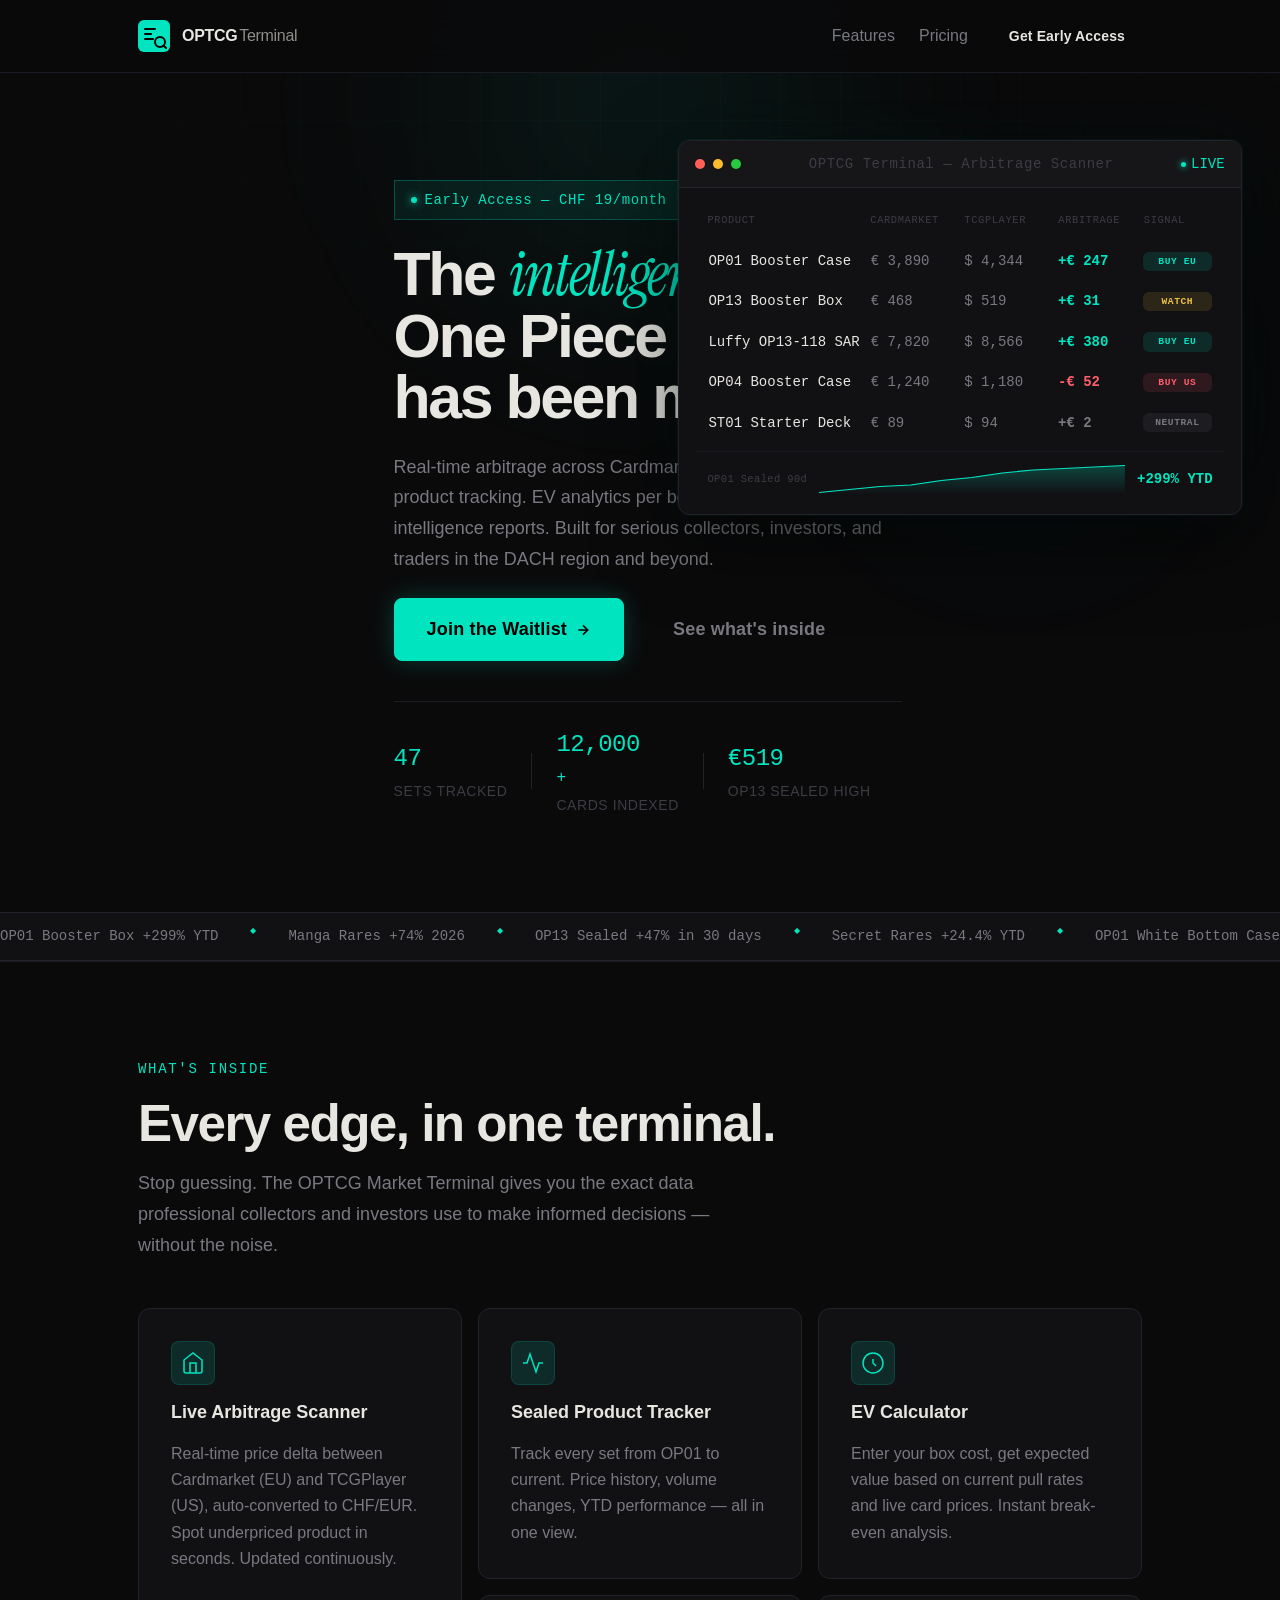
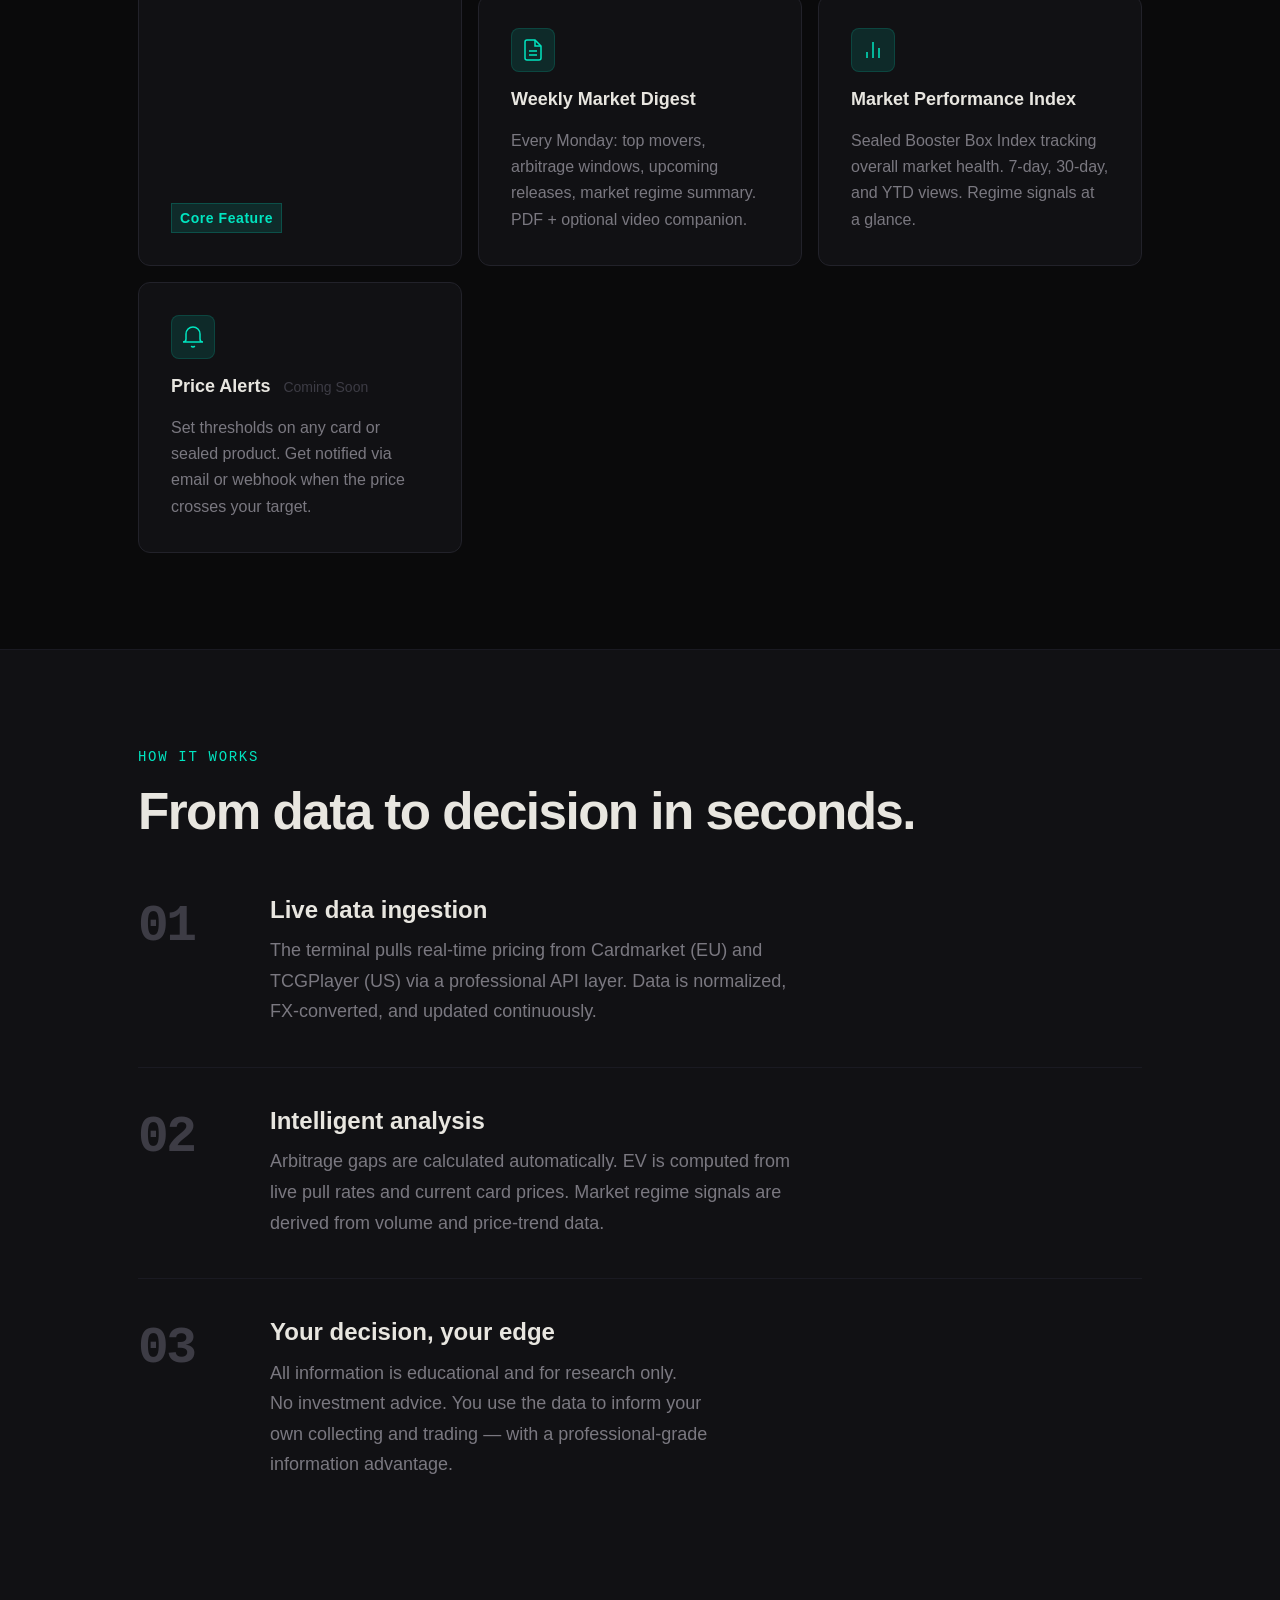
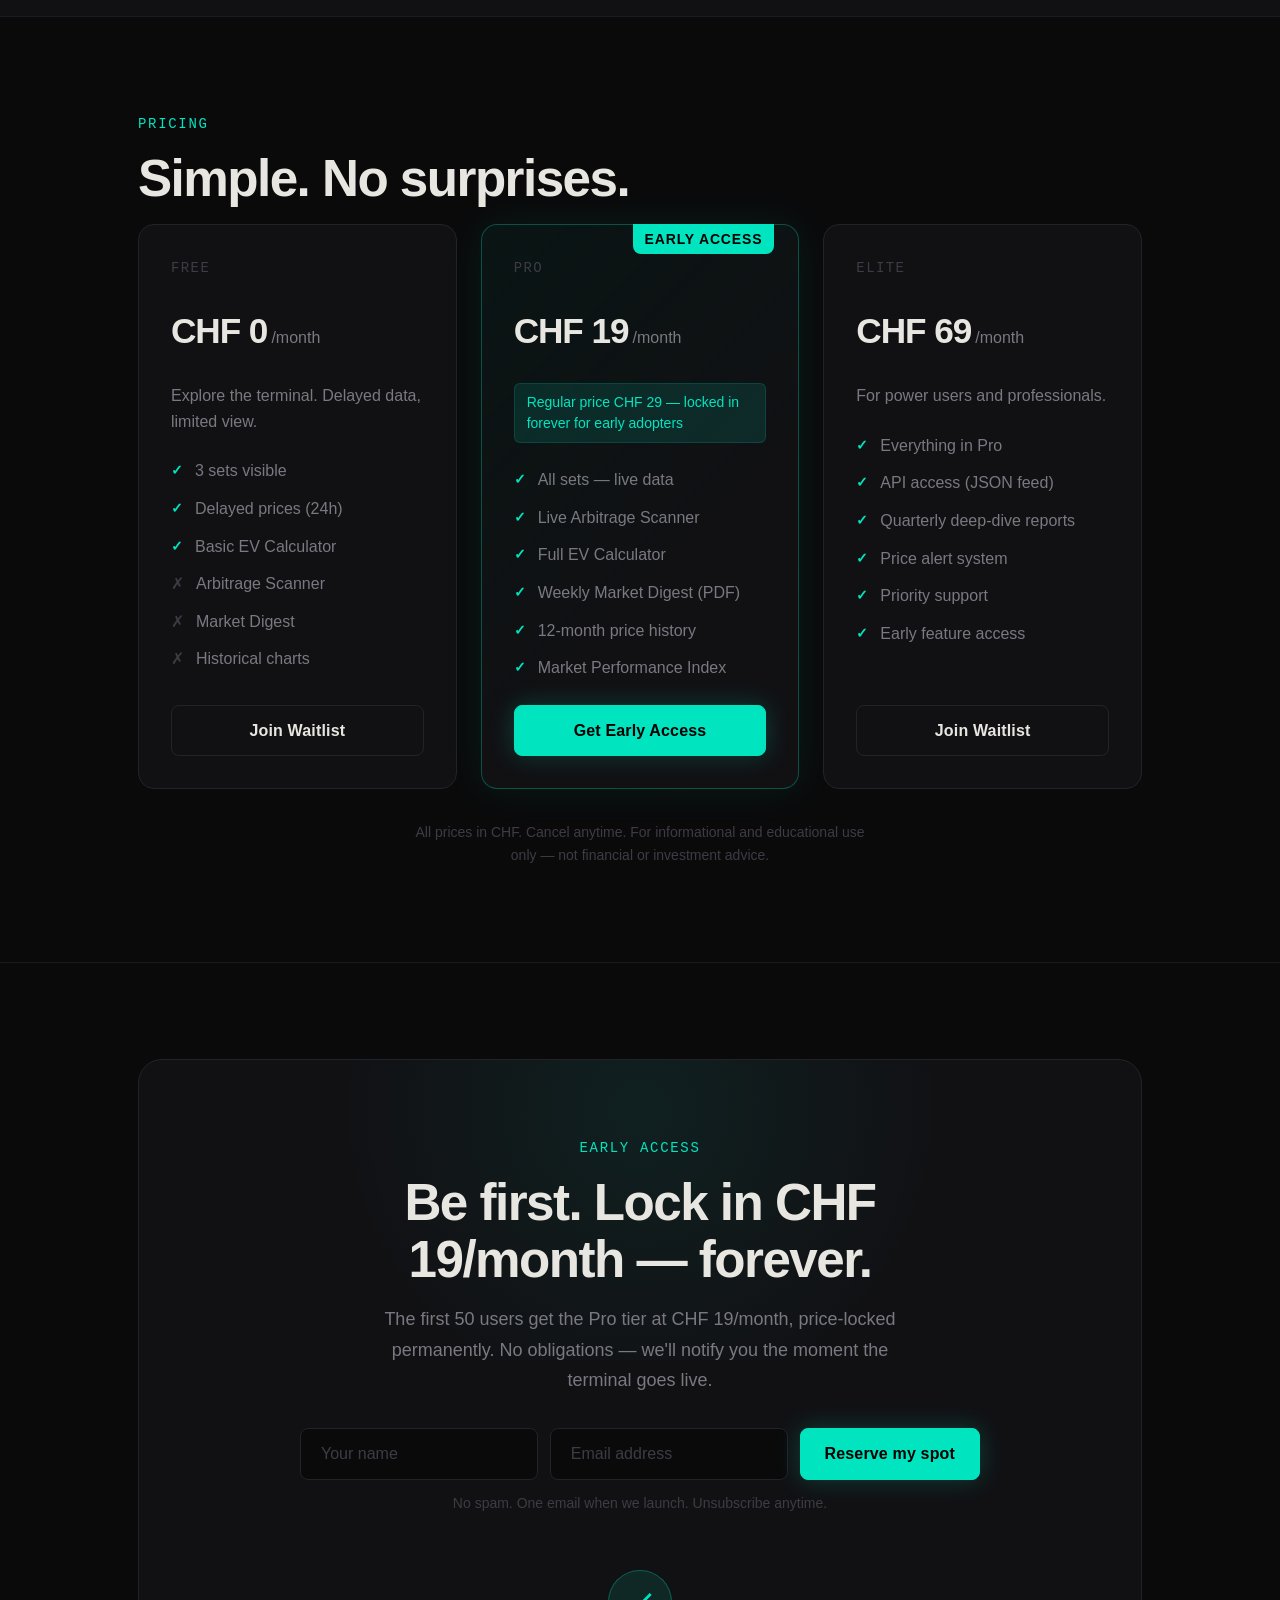
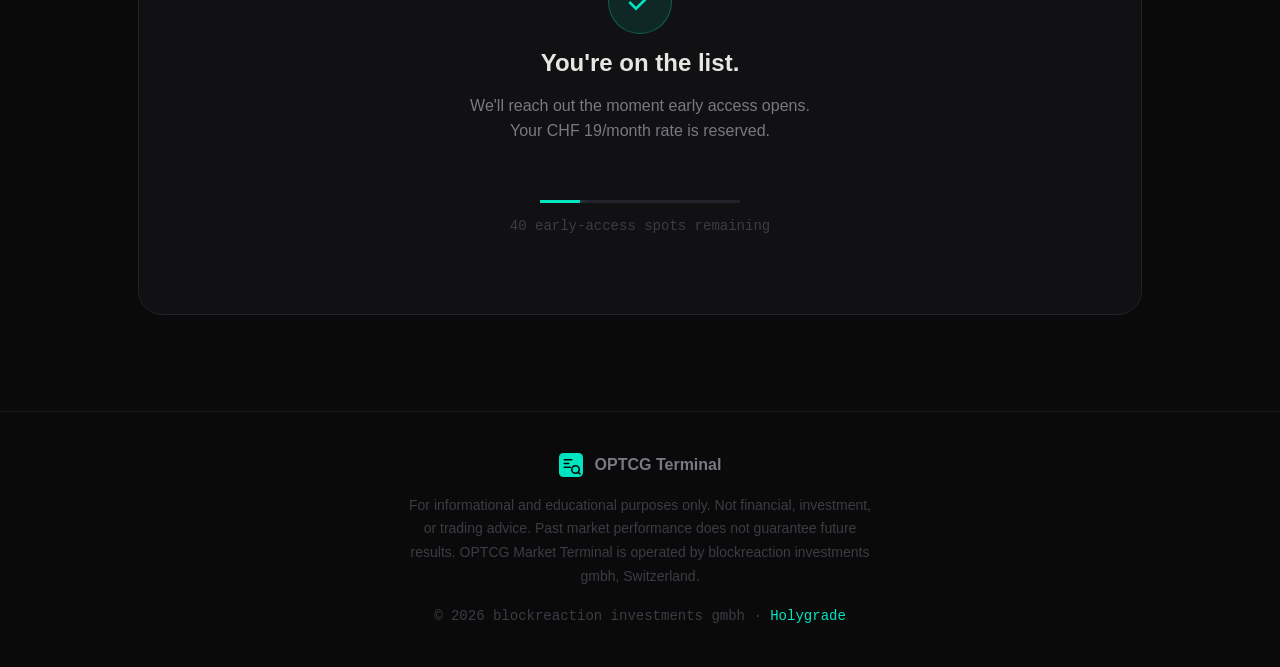
==== index.html @ 4fcb610b "Initial launch: OPTCG Market Terminal landing page" ====
<!DOCTYPE html>
<html lang="en" data-theme="dark">
<head>
  <meta charset="UTF-8" />
  <meta name="viewport" content="width=device-width, initial-scale=1.0" />
  <title>OPTCG Market Terminal — Professional One Piece TCG Market Intelligence</title>
  <meta name="description" content="The first professional-grade market terminal for One Piece TCG. Live arbitrage, sealed product tracking, EV calculator and weekly intelligence reports. Early access — CHF 19/month." />
  <meta property="og:title" content="OPTCG Market Terminal" />
  <meta property="og:description" content="Bloomberg-grade market data for One Piece TCG. Live arbitrage, sealed tracking, EV analytics." />
  <meta property="og:type" content="website" />

  <!-- Fonts -->
  <link href="https://api.fontshare.com/v2/css?f[]=cabinet-grotesk@400,500,700,800,900&f[]=jet-brains-mono@400,500&display=swap" rel="stylesheet" />
  <link rel="preconnect" href="https://fonts.googleapis.com" />
  <link rel="preconnect" href="https://fonts.gstatic.com" crossorigin />
  <link href="https://fonts.googleapis.com/css2?family=Instrument+Serif:ital@0;1&display=swap" rel="stylesheet" />

  <link rel="stylesheet" href="style.css" />
</head>
<body>

  <!-- NAV -->
  <nav class="nav" id="nav">
    <div class="nav-inner">
      <a href="#" class="nav-logo" aria-label="OPTCG Market Terminal">
        <svg width="32" height="32" viewBox="0 0 32 32" fill="none" aria-hidden="true">
          <rect width="32" height="32" rx="6" fill="var(--color-accent)"/>
          <rect x="6" y="8" width="12" height="2" rx="1" fill="#000"/>
          <rect x="6" y="13" width="8" height="2" rx="1" fill="#000"/>
          <rect x="6" y="18" width="10" height="2" rx="1" fill="#000"/>
          <circle cx="22" cy="22" r="5" stroke="#000" stroke-width="2" fill="none"/>
          <line x1="25.5" y1="25.5" x2="28" y2="28" stroke="#000" stroke-width="2" stroke-linecap="round"/>
        </svg>
        <span class="nav-wordmark">OPTCG<span class="nav-wordmark-thin">Terminal</span></span>
      </a>
      <div class="nav-links">
        <a href="#features">Features</a>
        <a href="#pricing">Pricing</a>
        <a href="#waitlist" class="btn btn-sm">Get Early Access</a>
      </div>
    </div>
  </nav>

  <!-- HERO -->
  <section class="hero" id="hero">
    <div class="hero-bg">
      <div class="hero-grid"></div>
      <div class="hero-glow hero-glow-1"></div>
      <div class="hero-glow hero-glow-2"></div>
    </div>

    <div class="container hero-content">
      <div class="hero-badge fade-in">
        <span class="badge-dot"></span>
        Early Access — CHF 19/month
      </div>

      <h1 class="hero-headline fade-in fade-in-delay-1">
        The <em>intelligence layer</em><br/>One Piece TCG<br/>has been missing.
      </h1>

      <p class="hero-sub fade-in fade-in-delay-2">
        Real-time arbitrage across Cardmarket &amp; TCGPlayer. Sealed product tracking. EV analytics per box. Weekly market intelligence reports. Built for serious collectors, investors, and traders in the DACH region and beyond.
      </p>

      <div class="hero-cta fade-in fade-in-delay-3">
        <a href="#waitlist" class="btn btn-primary btn-lg">
          Join the Waitlist
          <svg width="16" height="16" viewBox="0 0 24 24" fill="none" stroke="currentColor" stroke-width="2.5"><path d="M5 12h14M12 5l7 7-7 7"/></svg>
        </a>
        <a href="#features" class="btn btn-ghost btn-lg">See what's inside</a>
      </div>

      <div class="hero-stats fade-in fade-in-delay-3">
        <div class="stat">
          <span class="stat-num" data-count="47">0</span>
          <span class="stat-label">Sets tracked</span>
        </div>
        <div class="stat-divider"></div>
        <div class="stat">
          <span class="stat-num" data-count="12000">0</span><span class="stat-suffix">+</span>
          <span class="stat-label">Cards indexed</span>
        </div>
        <div class="stat-divider"></div>
        <div class="stat">
          <span class="stat-num" data-prefix="€" data-count="519">0</span>
          <span class="stat-label">OP13 sealed high</span>
        </div>
      </div>
    </div>

    <!-- Terminal UI mockup -->
    <div class="terminal-mockup-wrap fade-in fade-in-delay-2">
      <div class="terminal-mockup">
        <div class="terminal-bar">
          <div class="terminal-dots">
            <span class="dot dot-red"></span>
            <span class="dot dot-yellow"></span>
            <span class="dot dot-green"></span>
          </div>
          <div class="terminal-title">OPTCG Terminal — Arbitrage Scanner</div>
          <div class="terminal-live"><span class="live-dot"></span> LIVE</div>
        </div>
        <div class="terminal-body">
          <!-- Header row -->
          <div class="t-row t-header">
            <span>Product</span>
            <span>Cardmarket</span>
            <span>TCGPlayer</span>
            <span>Arbitrage</span>
            <span>Signal</span>
          </div>
          <!-- Data rows -->
          <div class="t-row t-data t-animate" style="--delay:0.1s">
            <span class="t-name">OP01 Booster Case</span>
            <span class="t-price">€ 3,890</span>
            <span class="t-price">$ 4,344</span>
            <span class="t-arb t-arb-pos">+€ 247</span>
            <span class="t-signal t-buy">BUY EU</span>
          </div>
          <div class="t-row t-data t-animate" style="--delay:0.2s">
            <span class="t-name">OP13 Booster Box</span>
            <span class="t-price">€ 468</span>
            <span class="t-price">$ 519</span>
            <span class="t-arb t-arb-pos">+€ 31</span>
            <span class="t-signal t-watch">WATCH</span>
          </div>
          <div class="t-row t-data t-animate" style="--delay:0.3s">
            <span class="t-name">Luffy OP13-118 SAR</span>
            <span class="t-price">€ 7,820</span>
            <span class="t-price">$ 8,566</span>
            <span class="t-arb t-arb-pos">+€ 380</span>
            <span class="t-signal t-buy">BUY EU</span>
          </div>
          <div class="t-row t-data t-animate" style="--delay:0.4s">
            <span class="t-name">OP04 Booster Case</span>
            <span class="t-price">€ 1,240</span>
            <span class="t-price">$ 1,180</span>
            <span class="t-arb t-arb-neg">-€ 52</span>
            <span class="t-signal t-sell">BUY US</span>
          </div>
          <div class="t-row t-data t-animate" style="--delay:0.5s">
            <span class="t-name">ST01 Starter Deck</span>
            <span class="t-price">€ 89</span>
            <span class="t-price">$ 94</span>
            <span class="t-arb t-arb-neutral">+€ 2</span>
            <span class="t-signal t-neutral">NEUTRAL</span>
          </div>
          <!-- Miniature chart row -->
          <div class="t-chart-row">
            <span class="t-chart-label">OP01 Sealed 90d</span>
            <svg class="t-sparkline" viewBox="0 0 200 40" preserveAspectRatio="none">
              <polyline points="0,38 20,34 40,30 60,28 80,22 100,18 120,12 140,8 160,6 180,4 200,2" fill="none" stroke="var(--color-accent)" stroke-width="1.5" stroke-linecap="round" stroke-linejoin="round"/>
              <polygon points="0,38 20,34 40,30 60,28 80,22 100,18 120,12 140,8 160,6 180,4 200,2 200,40 0,40" fill="url(#sparkGrad)" opacity="0.25"/>
              <defs>
                <linearGradient id="sparkGrad" x1="0" x2="0" y1="0" y2="1">
                  <stop offset="0%" stop-color="var(--color-accent)" stop-opacity="1"/>
                  <stop offset="100%" stop-color="var(--color-accent)" stop-opacity="0"/>
                </linearGradient>
              </defs>
            </svg>
            <span class="t-chart-val t-arb-pos">+299% YTD</span>
          </div>
        </div>
      </div>
    </div>
  </section>

  <!-- SOCIAL PROOF TICKER -->
  <div class="ticker-wrap">
    <div class="ticker">
      <span>OP01 Booster Box +299% YTD</span>
      <span class="ticker-dot">◆</span>
      <span>Manga Rares +74% 2026</span>
      <span class="ticker-dot">◆</span>
      <span>OP13 Sealed +47% in 30 days</span>
      <span class="ticker-dot">◆</span>
      <span>Secret Rares +24.4% YTD</span>
      <span class="ticker-dot">◆</span>
      <span>OP01 White Bottom Case — $4,344</span>
      <span class="ticker-dot">◆</span>
      <span>OP13 Luffy SAR — $8,566</span>
      <span class="ticker-dot">◆</span>
      <span>OP01 Booster Box +299% YTD</span>
      <span class="ticker-dot">◆</span>
      <span>Manga Rares +74% 2026</span>
      <span class="ticker-dot">◆</span>
      <span>OP13 Sealed +47% in 30 days</span>
      <span class="ticker-dot">◆</span>
      <span>Secret Rares +24.4% YTD</span>
      <span class="ticker-dot">◆</span>
      <span>OP01 White Bottom Case — $4,344</span>
      <span class="ticker-dot">◆</span>
      <span>OP13 Luffy SAR — $8,566</span>
      <span class="ticker-dot">◆</span>
    </div>
  </div>

  <!-- FEATURES -->
  <section class="features" id="features">
    <div class="container">
      <div class="section-label fade-in">What's inside</div>
      <h2 class="section-title fade-in">Every edge, in one terminal.</h2>
      <p class="section-sub fade-in">Stop guessing. The OPTCG Market Terminal gives you the exact data professional collectors and investors use to make informed decisions — without the noise.</p>

      <div class="features-grid">

        <div class="feature-card feature-card-large fade-in">
          <div class="feature-icon">
            <svg width="24" height="24" viewBox="0 0 24 24" fill="none" stroke="currentColor" stroke-width="1.5"><path d="M3 9l9-7 9 7v11a2 2 0 0 1-2 2H5a2 2 0 0 1-2-2z"/><polyline points="9 22 9 12 15 12 15 22"/></svg>
          </div>
          <h3>Live Arbitrage Scanner</h3>
          <p>Real-time price delta between Cardmarket (EU) and TCGPlayer (US), auto-converted to CHF/EUR. Spot underpriced product in seconds. Updated continuously.</p>
          <div class="feature-tag">Core Feature</div>
        </div>

        <div class="feature-card fade-in" style="--delay:0.05s">
          <div class="feature-icon">
            <svg width="24" height="24" viewBox="0 0 24 24" fill="none" stroke="currentColor" stroke-width="1.5"><polyline points="22 12 18 12 15 21 9 3 6 12 2 12"/></svg>
          </div>
          <h3>Sealed Product Tracker</h3>
          <p>Track every set from OP01 to current. Price history, volume changes, YTD performance — all in one view.</p>
        </div>

        <div class="feature-card fade-in" style="--delay:0.1s">
          <div class="feature-icon">
            <svg width="24" height="24" viewBox="0 0 24 24" fill="none" stroke="currentColor" stroke-width="1.5"><circle cx="12" cy="12" r="10"/><path d="M12 8v4l3 3"/></svg>
          </div>
          <h3>EV Calculator</h3>
          <p>Enter your box cost, get expected value based on current pull rates and live card prices. Instant break-even analysis.</p>
        </div>

        <div class="feature-card fade-in" style="--delay:0.15s">
          <div class="feature-icon">
            <svg width="24" height="24" viewBox="0 0 24 24" fill="none" stroke="currentColor" stroke-width="1.5"><path d="M14 2H6a2 2 0 0 0-2 2v16a2 2 0 0 0 2 2h12a2 2 0 0 0 2-2V8z"/><polyline points="14 2 14 8 20 8"/><line x1="16" y1="13" x2="8" y2="13"/><line x1="16" y1="17" x2="8" y2="17"/></svg>
          </div>
          <h3>Weekly Market Digest</h3>
          <p>Every Monday: top movers, arbitrage windows, upcoming releases, market regime summary. PDF + optional video companion.</p>
        </div>

        <div class="feature-card fade-in" style="--delay:0.2s">
          <div class="feature-icon">
            <svg width="24" height="24" viewBox="0 0 24 24" fill="none" stroke="currentColor" stroke-width="1.5"><path d="M18 20V10M12 20V4M6 20v-6"/></svg>
          </div>
          <h3>Market Performance Index</h3>
          <p>Sealed Booster Box Index tracking overall market health. 7-day, 30-day, and YTD views. Regime signals at a glance.</p>
        </div>

        <div class="feature-card fade-in" style="--delay:0.25s">
          <div class="feature-icon">
            <svg width="24" height="24" viewBox="0 0 24 24" fill="none" stroke="currentColor" stroke-width="1.5"><path d="M22 17H2a3 3 0 0 0 3-3V9a7 7 0 0 1 14 0v5a3 3 0 0 0 3 3zm-8.27 4a2 2 0 0 1-3.46 0"/></svg>
          </div>
          <h3>Price Alerts <span class="coming-soon">Coming Soon</span></h3>
          <p>Set thresholds on any card or sealed product. Get notified via email or webhook when the price crosses your target.</p>
        </div>

      </div>
    </div>
  </section>

  <!-- HOW IT WORKS -->
  <section class="how" id="how">
    <div class="container">
      <div class="section-label fade-in">How it works</div>
      <h2 class="section-title fade-in">From data to decision in seconds.</h2>

      <div class="steps">
        <div class="step fade-in">
          <div class="step-num">01</div>
          <div class="step-content">
            <h3>Live data ingestion</h3>
            <p>The terminal pulls real-time pricing from Cardmarket (EU) and TCGPlayer (US) via a professional API layer. Data is normalized, FX-converted, and updated continuously.</p>
          </div>
        </div>
        <div class="step-connector"></div>
        <div class="step fade-in" style="--delay:0.1s">
          <div class="step-num">02</div>
          <div class="step-content">
            <h3>Intelligent analysis</h3>
            <p>Arbitrage gaps are calculated automatically. EV is computed from live pull rates and current card prices. Market regime signals are derived from volume and price-trend data.</p>
          </div>
        </div>
        <div class="step-connector"></div>
        <div class="step fade-in" style="--delay:0.2s">
          <div class="step-num">03</div>
          <div class="step-content">
            <h3>Your decision, your edge</h3>
            <p>All information is educational and for research only. No investment advice. You use the data to inform your own collecting and trading — with a professional-grade information advantage.</p>
          </div>
        </div>
      </div>
    </div>
  </section>

  <!-- PRICING -->
  <section class="pricing" id="pricing">
    <div class="container">
      <div class="section-label fade-in">Pricing</div>
      <h2 class="section-title fade-in">Simple. No surprises.</h2>

      <div class="pricing-grid">

        <div class="pricing-card fade-in">
          <div class="pricing-tier">Free</div>
          <div class="pricing-price">
            <span class="price-amount">CHF 0</span>
            <span class="price-period">/month</span>
          </div>
          <p class="pricing-desc">Explore the terminal. Delayed data, limited view.</p>
          <ul class="pricing-features">
            <li><span class="check">✓</span> 3 sets visible</li>
            <li><span class="check">✓</span> Delayed prices (24h)</li>
            <li><span class="check">✓</span> Basic EV Calculator</li>
            <li><span class="cross">✗</span> Arbitrage Scanner</li>
            <li><span class="cross">✗</span> Market Digest</li>
            <li><span class="cross">✗</span> Historical charts</li>
          </ul>
          <a href="#waitlist" class="btn btn-outline">Join Waitlist</a>
        </div>

        <div class="pricing-card pricing-card-pro fade-in" style="--delay:0.1s">
          <div class="pricing-badge">Early Access</div>
          <div class="pricing-tier">Pro</div>
          <div class="pricing-price">
            <span class="price-amount">CHF 19</span>
            <span class="price-period">/month</span>
          </div>
          <div class="pricing-regular">Regular price CHF 29 — locked in forever for early adopters</div>
          <ul class="pricing-features">
            <li><span class="check">✓</span> All sets — live data</li>
            <li><span class="check">✓</span> Live Arbitrage Scanner</li>
            <li><span class="check">✓</span> Full EV Calculator</li>
            <li><span class="check">✓</span> Weekly Market Digest (PDF)</li>
            <li><span class="check">✓</span> 12-month price history</li>
            <li><span class="check">✓</span> Market Performance Index</li>
          </ul>
          <a href="#waitlist" class="btn btn-primary">Get Early Access</a>
        </div>

        <div class="pricing-card fade-in" style="--delay:0.2s">
          <div class="pricing-tier">Elite</div>
          <div class="pricing-price">
            <span class="price-amount">CHF 69</span>
            <span class="price-period">/month</span>
          </div>
          <p class="pricing-desc">For power users and professionals.</p>
          <ul class="pricing-features">
            <li><span class="check">✓</span> Everything in Pro</li>
            <li><span class="check">✓</span> API access (JSON feed)</li>
            <li><span class="check">✓</span> Quarterly deep-dive reports</li>
            <li><span class="check">✓</span> Price alert system</li>
            <li><span class="check">✓</span> Priority support</li>
            <li><span class="check">✓</span> Early feature access</li>
          </ul>
          <a href="#waitlist" class="btn btn-outline">Join Waitlist</a>
        </div>

      </div>

      <p class="pricing-disclaimer">All prices in CHF. Cancel anytime. For informational and educational use only — not financial or investment advice.</p>
    </div>
  </section>

  <!-- WAITLIST -->
  <section class="waitlist" id="waitlist">
    <div class="container">
      <div class="waitlist-inner">
        <div class="waitlist-glow"></div>
        <div class="waitlist-content">
          <div class="section-label fade-in">Early Access</div>
          <h2 class="waitlist-title fade-in">Be first. Lock in CHF 19/month — forever.</h2>
          <p class="waitlist-sub fade-in">The first 50 users get the Pro tier at CHF 19/month, price-locked permanently. No obligations — we'll notify you the moment the terminal goes live.</p>

          <form class="waitlist-form fade-in" id="waitlistForm">
            <div class="form-row">
              <input type="text" name="name" placeholder="Your name" autocomplete="given-name" required />
              <input type="email" name="email" placeholder="Email address" autocomplete="email" required />
              <button type="submit" class="btn btn-primary">
                <span class="btn-text">Reserve my spot</span>
                <span class="btn-loading" hidden>
                  <svg class="spinner" width="16" height="16" viewBox="0 0 24 24" fill="none" stroke="currentColor" stroke-width="2"><path d="M21 12a9 9 0 1 1-6.219-8.56"/></svg>
                </span>
              </button>
            </div>
            <p class="form-note">No spam. One email when we launch. Unsubscribe anytime.</p>
          </form>

          <div class="waitlist-success" id="waitlistSuccess" hidden>
            <div class="success-icon">
              <svg width="32" height="32" viewBox="0 0 24 24" fill="none" stroke="var(--color-accent)" stroke-width="2"><polyline points="20 6 9 17 4 12"/></svg>
            </div>
            <h3>You're on the list.</h3>
            <p>We'll reach out the moment early access opens. Your CHF 19/month rate is reserved.</p>
          </div>

          <div class="waitlist-counter fade-in">
            <div class="counter-bar">
              <div class="counter-fill" id="counterFill"></div>
            </div>
            <p class="counter-text"><span id="spotsLeft">50</span> early-access spots remaining</p>
          </div>
        </div>
      </div>
    </div>
  </section>

  <!-- FOOTER -->
  <footer class="footer">
    <div class="container footer-inner">
      <div class="footer-brand">
        <svg width="24" height="24" viewBox="0 0 32 32" fill="none" aria-hidden="true">
          <rect width="32" height="32" rx="6" fill="var(--color-accent)"/>
          <rect x="6" y="8" width="12" height="2" rx="1" fill="#000"/>
          <rect x="6" y="13" width="8" height="2" rx="1" fill="#000"/>
          <rect x="6" y="18" width="10" height="2" rx="1" fill="#000"/>
          <circle cx="22" cy="22" r="5" stroke="#000" stroke-width="2" fill="none"/>
          <line x1="25.5" y1="25.5" x2="28" y2="28" stroke="#000" stroke-width="2" stroke-linecap="round"/>
        </svg>
        <span>OPTCG Terminal</span>
      </div>
      <p class="footer-disclaimer">For informational and educational purposes only. Not financial, investment, or trading advice. Past market performance does not guarantee future results. OPTCG Market Terminal is operated by blockreaction investments gmbh, Switzerland.</p>
      <p class="footer-copy">© 2026 blockreaction investments gmbh · <a href="https://holygrade.com">Holygrade</a></p>
    </div>
  </footer>

  <script src="main.js"></script>
</body>
</html>
---- style.css ----
/* =============================================
   OPTCG Market Terminal — Landing Page
   Art Direction: Bloomberg/Terminal dark, precision data, One Piece energy
   Palette: Near-black surfaces · Neon teal accent · Warm cream text
   Fonts: Cabinet Grotesk (display) · Instrument Serif (italic accent) · JetBrains Mono (data)
   ============================================= */

:root {
  --color-bg: #0a0a0b;
  --color-surface: #111114;
  --color-surface-2: #161619;
  --color-border: #22222a;
  --color-border-subtle: #1a1a22;

  --color-text: #e8e6e0;
  --color-text-muted: #7a7880;
  --color-text-faint: #3d3c45;

  --color-accent: #00e5c0;
  --color-accent-dim: #00b89a;
  --color-accent-glow: rgba(0, 229, 192, 0.12);
  --color-accent-glow-strong: rgba(0, 229, 192, 0.22);

  --color-pos: #00e5c0;
  --color-neg: #ff5e6c;
  --color-neutral: #7a7880;
  --color-watch: #f0c040;

  --font-display: 'Cabinet Grotesk', 'Helvetica Neue', sans-serif;
  --font-body: 'Cabinet Grotesk', 'Helvetica Neue', sans-serif;
  --font-mono: 'JetBrains Mono', 'Courier New', monospace;

  --text-xs: clamp(0.75rem, 0.7rem + 0.25vw, 0.875rem);
  --text-sm: clamp(0.875rem, 0.8rem + 0.35vw, 1rem);
  --text-base: clamp(1rem, 0.95rem + 0.25vw, 1.125rem);
  --text-lg: clamp(1.125rem, 1rem + 0.75vw, 1.5rem);
  --text-xl: clamp(1.5rem, 1.2rem + 1.25vw, 2.25rem);
  --text-2xl: clamp(2rem, 1.2rem + 2.5vw, 3.5rem);
  --text-3xl: clamp(2.5rem, 1rem + 4vw, 5rem);

  --space-1: 0.25rem;
  --space-2: 0.5rem;
  --space-3: 0.75rem;
  --space-4: 1rem;
  --space-5: 1.25rem;
  --space-6: 1.5rem;
  --space-8: 2rem;
  --space-10: 2.5rem;
  --space-12: 3rem;
  --space-16: 4rem;
  --space-20: 5rem;
  --space-24: 6rem;

  --radius-sm: 0.375rem;
  --radius-md: 0.5rem;
  --radius-lg: 0.75rem;
  --radius-xl: 1rem;

  --transition: 180ms cubic-bezier(0.16, 1, 0.3, 1);

  --content-default: 1100px;
}

/* BASE */
*, *::before, *::after { box-sizing: border-box; margin: 0; padding: 0; }
html { scroll-behavior: smooth; -webkit-font-smoothing: antialiased; scroll-padding-top: 80px; }
body { min-height: 100dvh; font-family: var(--font-body); font-size: var(--text-base); color: var(--color-text); background: var(--color-bg); line-height: 1.6; overflow-x: hidden; }
img, svg { display: block; max-width: 100%; }
button { cursor: pointer; background: none; border: none; font: inherit; color: inherit; }
a { color: inherit; text-decoration: none; }
ul { list-style: none; }
h1,h2,h3,h4 { text-wrap: balance; line-height: 1.1; }
p { text-wrap: pretty; }
::selection { background: var(--color-accent-glow-strong); color: var(--color-accent); }
:focus-visible { outline: 2px solid var(--color-accent); outline-offset: 3px; border-radius: var(--radius-sm); }

/* CONTAINER */
.container { max-width: var(--content-default); margin: 0 auto; padding-inline: clamp(var(--space-6), 5vw, var(--space-12)); }

/* =============================================
   FADE-IN ANIMATIONS
   ============================================= */
.fade-in {
  opacity: 0;
  transform: translateY(16px);
  transition: opacity 0.7s cubic-bezier(0.16, 1, 0.3, 1), transform 0.7s cubic-bezier(0.16, 1, 0.3, 1);
  transition-delay: var(--delay, 0s);
}
.fade-in.visible {
  opacity: 1;
  transform: translateY(0);
}
.fade-in-delay-1 { --delay: 0.1s; }
.fade-in-delay-2 { --delay: 0.2s; }
.fade-in-delay-3 { --delay: 0.35s; }

/* =============================================
   BUTTONS
   ============================================= */
.btn {
  display: inline-flex; align-items: center; gap: var(--space-2);
  padding: var(--space-3) var(--space-6);
  font-family: var(--font-display); font-size: var(--text-sm); font-weight: 700; letter-spacing: 0.01em;
  border-radius: var(--radius-md);
  border: 1.5px solid transparent;
  transition: background var(--transition), color var(--transition), border-color var(--transition), box-shadow var(--transition), transform var(--transition);
  text-decoration: none; white-space: nowrap;
}
.btn:hover { transform: translateY(-1px); }
.btn:active { transform: translateY(0); }

.btn-primary {
  background: var(--color-accent);
  color: #000;
  border-color: var(--color-accent);
  box-shadow: 0 0 24px var(--color-accent-glow-strong);
}
.btn-primary:hover {
  background: #1af0cc;
  box-shadow: 0 0 36px rgba(0,229,192,0.4);
}

.btn-outline {
  background: transparent;
  color: var(--color-text);
  border-color: var(--color-border);
}
.btn-outline:hover {
  border-color: var(--color-accent);
  color: var(--color-accent);
  box-shadow: 0 0 12px var(--color-accent-glow);
}

.btn-ghost {
  background: transparent;
  color: var(--color-text-muted);
  border-color: transparent;
}
.btn-ghost:hover { color: var(--color-text); }

.btn-lg { padding: var(--space-4) var(--space-8); font-size: var(--text-base); }
.btn-sm { padding: var(--space-2) var(--space-4); font-size: var(--text-xs); }

/* =============================================
   NAVIGATION
   ============================================= */
.nav {
  position: fixed; top: 0; left: 0; right: 0; z-index: 100;
  padding-block: var(--space-4);
  background: rgba(10,10,11,0.85);
  backdrop-filter: blur(16px);
  border-bottom: 1px solid var(--color-border-subtle);
  transition: box-shadow var(--transition);
}
.nav.scrolled { box-shadow: 0 4px 24px rgba(0,0,0,0.4); }
.nav-inner {
  max-width: var(--content-default);
  margin: 0 auto; padding-inline: clamp(var(--space-6), 5vw, var(--space-12));
  display: flex; align-items: center; justify-content: space-between;
}
.nav-logo { display: flex; align-items: center; gap: var(--space-3); font-size: var(--text-sm); font-weight: 800; letter-spacing: -0.01em; }
.nav-wordmark { font-family: var(--font-display); font-weight: 900; font-size: 1rem; letter-spacing: -0.02em; }
.nav-wordmark-thin { font-weight: 400; opacity: 0.6; margin-left: 2px; }
.nav-links { display: flex; align-items: center; gap: var(--space-6); }
.nav-links a:not(.btn) { font-size: var(--text-sm); color: var(--color-text-muted); transition: color var(--transition); }
.nav-links a:not(.btn):hover { color: var(--color-text); }

/* =============================================
   HERO
   ============================================= */
.hero {
  position: relative; overflow: hidden;
  padding-top: clamp(140px, 16vw, 180px);
  padding-bottom: clamp(var(--space-12), 8vw, var(--space-24));
  min-height: 100vh;
  display: flex;
  flex-direction: column;
  justify-content: center;
}

.hero-bg { position: absolute; inset: 0; z-index: 0; }

.hero-grid {
  position: absolute; inset: 0;
  background-image:
    linear-gradient(rgba(0,229,192,0.025) 1px, transparent 1px),
    linear-gradient(90deg, rgba(0,229,192,0.025) 1px, transparent 1px);
  background-size: 60px 60px;
  mask-image: radial-gradient(ellipse 80% 60% at 50% 0%, black 20%, transparent 100%);
}

.hero-glow {
  position: absolute; border-radius: 50%;
  filter: blur(80px); pointer-events: none;
}
.hero-glow-1 {
  width: 600px; height: 600px;
  top: -200px; left: 50%;
  transform: translateX(-50%);
  background: radial-gradient(circle, rgba(0,229,192,0.08) 0%, transparent 70%);
}
.hero-glow-2 {
  width: 400px; height: 400px;
  top: 20%; right: 5%;
  background: radial-gradient(circle, rgba(0,180,240,0.05) 0%, transparent 70%);
}

.hero-content {
  position: relative; z-index: 1;
  display: grid;
  grid-template-columns: 1fr;
  gap: var(--space-6);
  max-width: 46%;
  padding-right: var(--space-8);
}

.hero-badge {
  display: inline-flex; align-items: center; gap: var(--space-2);
  padding: var(--space-2) var(--space-4);
  background: rgba(0,229,192,0.08);
  border: 1px solid rgba(0,229,192,0.25);
  border-radius: var(--radius-full);
  font-family: var(--font-mono);
  font-size: var(--text-xs);
  color: var(--color-accent);
  letter-spacing: 0.04em;
  width: fit-content;
}
.badge-dot {
  width: 6px; height: 6px;
  background: var(--color-accent);
  border-radius: 50%;
  box-shadow: 0 0 8px var(--color-accent);
  animation: pulse 2s ease-in-out infinite;
}
@keyframes pulse { 0%,100%{opacity:1;box-shadow:0 0 8px var(--color-accent)} 50%{opacity:0.5;box-shadow:0 0 4px var(--color-accent)} }

.hero-headline {
  font-family: var(--font-display);
  font-size: clamp(2.2rem, 1rem + 3.5vw, 4.5rem);
  font-weight: 900;
  letter-spacing: -0.04em;
  line-height: 1.0;
  color: var(--color-text);
  position: relative;
  z-index: 3;
}
.hero-headline em {
  font-family: 'Instrument Serif', Georgia, serif;
  font-style: italic;
  font-weight: 400;
  color: var(--color-accent);
}

.hero-sub {
  font-size: var(--text-base);
  color: var(--color-text-muted);
  line-height: 1.7;
  max-width: 56ch;
}

.hero-cta { display: flex; align-items: center; gap: var(--space-4); flex-wrap: wrap; }

.hero-stats {
  display: flex; align-items: center; gap: var(--space-6);
  margin-top: var(--space-4);
  padding-top: var(--space-6);
  border-top: 1px solid var(--color-border-subtle);
}
.stat { display: flex; flex-direction: column; gap: 2px; }
.stat-num {
  font-family: var(--font-mono);
  font-size: var(--text-lg);
  font-weight: 500;
  color: var(--color-accent);
  letter-spacing: -0.02em;
}
.stat-suffix { font-size: var(--text-sm); color: var(--color-accent); font-family: var(--font-mono); }
.stat-label { font-size: var(--text-xs); color: var(--color-text-faint); letter-spacing: 0.04em; text-transform: uppercase; }
.stat-divider { width: 1px; height: 36px; background: var(--color-border); }

/* =============================================
   TERMINAL MOCKUP
   ============================================= */
.terminal-mockup-wrap {
  position: absolute;
  top: clamp(100px, 12vw, 140px); right: clamp(16px, 3vw, 40px);
  width: clamp(340px, 44%, 620px);
  z-index: 2;
  pointer-events: none;
}

.terminal-mockup {
  background: var(--color-surface);
  border: 1px solid var(--color-border);
  border-radius: var(--radius-lg);
  box-shadow: 0 24px 80px rgba(0,0,0,0.6), 0 0 0 1px rgba(0,229,192,0.06), 0 0 60px rgba(0,229,192,0.04);
  overflow: hidden;
  font-family: var(--font-mono);
}

.terminal-bar {
  display: flex; align-items: center; gap: var(--space-3);
  padding: var(--space-3) var(--space-4);
  background: var(--color-surface-2);
  border-bottom: 1px solid var(--color-border);
}
.terminal-dots { display: flex; gap: var(--space-2); }
.dot { width: 10px; height: 10px; border-radius: 50%; }
.dot-red { background: #ff5f57; }
.dot-yellow { background: #febc2e; }
.dot-green { background: #28c840; }
.terminal-title { flex: 1; text-align: center; font-size: var(--text-xs); color: var(--color-text-faint); letter-spacing: 0.04em; }
.terminal-live { display: flex; align-items: center; gap: 5px; font-size: var(--text-xs); color: var(--color-accent); font-weight: 500; }
.live-dot { width: 5px; height: 5px; background: var(--color-accent); border-radius: 50%; box-shadow: 0 0 6px var(--color-accent); animation: pulse 1.5s ease-in-out infinite; }

.terminal-body { padding: var(--space-4); }

.t-row {
  display: grid;
  grid-template-columns: 1.8fr 1fr 1fr 0.9fr 0.8fr;
  gap: var(--space-2);
  padding: var(--space-2) var(--space-3);
  font-size: var(--text-xs);
  border-radius: var(--radius-sm);
  align-items: center;
}
.t-header { color: var(--color-text-faint); letter-spacing: 0.06em; text-transform: uppercase; font-size: 0.65rem; margin-bottom: var(--space-1); }
.t-data {
  color: var(--color-text);
  border: 1px solid transparent;
  transition: background var(--transition), border-color var(--transition);
  opacity: 0;
  animation: rowIn 0.4s cubic-bezier(0.16,1,0.3,1) both;
  animation-delay: var(--delay, 0s);
}
.t-data:hover { background: var(--color-surface-2); border-color: var(--color-border); }
@keyframes rowIn { from{opacity:0;transform:translateX(-6px)} to{opacity:1;transform:translateX(0)} }

.t-name { color: var(--color-text); font-weight: 500; white-space: nowrap; overflow: hidden; text-overflow: ellipsis; }
.t-price { color: var(--color-text-muted); }
.t-arb { font-weight: 600; }
.t-arb-pos { color: var(--color-pos); }
.t-arb-neg { color: var(--color-neg); }
.t-arb-neutral { color: var(--color-neutral); }

.t-signal {
  padding: 2px 6px;
  border-radius: var(--radius-sm);
  font-size: 0.6rem;
  font-weight: 700;
  letter-spacing: 0.06em;
  text-align: center;
  white-space: nowrap;
}
.t-buy { background: rgba(0,229,192,0.12); color: var(--color-pos); }
.t-sell { background: rgba(255,94,108,0.12); color: var(--color-neg); }
.t-watch { background: rgba(240,192,64,0.12); color: var(--color-watch); }
.t-neutral { background: rgba(122,120,128,0.12); color: var(--color-neutral); }

.t-chart-row {
  display: flex; align-items: center; gap: var(--space-3);
  padding: var(--space-3) var(--space-3) var(--space-1);
  margin-top: var(--space-2);
  border-top: 1px solid var(--color-border-subtle);
}
.t-chart-label { font-size: 0.65rem; color: var(--color-text-faint); letter-spacing: 0.04em; white-space: nowrap; }
.t-sparkline { flex: 1; height: 30px; }
.t-chart-val { font-size: var(--text-xs); font-weight: 600; white-space: nowrap; }

/* =============================================
   TICKER
   ============================================= */
.ticker-wrap {
  overflow: hidden;
  border-top: 1px solid var(--color-border);
  border-bottom: 1px solid var(--color-border);
  background: var(--color-surface);
  padding-block: var(--space-3);
}
.ticker {
  display: flex; gap: var(--space-8);
  white-space: nowrap;
  animation: ticker 30s linear infinite;
  font-family: var(--font-mono);
  font-size: var(--text-xs);
  color: var(--color-text-muted);
}
.ticker-dot { color: var(--color-accent); font-size: 0.5rem; }
@keyframes ticker { from{transform:translateX(0)} to{transform:translateX(-50%)} }

/* =============================================
   SECTION SHARED
   ============================================= */
.section-label {
  font-family: var(--font-mono);
  font-size: var(--text-xs);
  letter-spacing: 0.12em;
  text-transform: uppercase;
  color: var(--color-accent);
  margin-bottom: var(--space-4);
}
.section-title {
  font-family: var(--font-display);
  font-size: var(--text-2xl);
  font-weight: 900;
  letter-spacing: -0.03em;
  color: var(--color-text);
  margin-bottom: var(--space-4);
}
.section-sub {
  font-size: var(--text-base);
  color: var(--color-text-muted);
  max-width: 60ch;
  line-height: 1.7;
  margin-bottom: var(--space-12);
}

/* =============================================
   FEATURES
   ============================================= */
.features {
  padding-block: clamp(var(--space-16), 10vw, var(--space-24));
  border-top: 1px solid var(--color-border-subtle);
}

.features-grid {
  display: grid;
  grid-template-columns: repeat(3, 1fr);
  gap: var(--space-4);
}
.feature-card-large { grid-column: span 1; grid-row: span 2; }

.feature-card {
  background: var(--color-surface);
  border: 1px solid var(--color-border);
  border-radius: var(--radius-lg);
  padding: var(--space-8);
  display: flex; flex-direction: column; gap: var(--space-4);
  transition: border-color var(--transition), box-shadow var(--transition), transform var(--transition);
  transition-delay: var(--delay, 0s);
  position: relative; overflow: hidden;
}
.feature-card::before {
  content: '';
  position: absolute; top: 0; left: 0; right: 0; height: 1px;
  background: linear-gradient(90deg, transparent, var(--color-accent-glow-strong), transparent);
  opacity: 0;
  transition: opacity var(--transition);
}
.feature-card:hover { border-color: rgba(0,229,192,0.2); box-shadow: 0 8px 32px rgba(0,0,0,0.3), 0 0 0 1px rgba(0,229,192,0.06); transform: translateY(-2px); }
.feature-card:hover::before { opacity: 1; }

.feature-icon { width: 44px; height: 44px; border-radius: var(--radius-md); background: var(--color-accent-glow); border: 1px solid rgba(0,229,192,0.15); display: flex; align-items: center; justify-content: center; color: var(--color-accent); }
.feature-card h3 { font-size: var(--text-base); font-weight: 700; color: var(--color-text); line-height: 1.3; }
.feature-card p { font-size: var(--text-sm); color: var(--color-text-muted); line-height: 1.65; flex: 1; }
.feature-tag { display: inline-flex; align-items: center; padding: 3px 8px; background: var(--color-accent-glow); border: 1px solid rgba(0,229,192,0.2); border-radius: var(--radius-full); font-size: var(--text-xs); font-weight: 600; color: var(--color-accent); letter-spacing: 0.04em; width: fit-content; }
.coming-soon { font-size: var(--text-xs); color: var(--color-text-faint); font-weight: 400; margin-left: var(--space-2); }

/* =============================================
   HOW IT WORKS
   ============================================= */
.how {
  padding-block: clamp(var(--space-16), 10vw, var(--space-24));
  border-top: 1px solid var(--color-border-subtle);
  background: var(--color-surface);
}

.steps { display: flex; flex-direction: column; gap: 0; }
.step {
  display: grid; grid-template-columns: 100px 1fr; gap: var(--space-8);
  padding-block: var(--space-10);
  border-top: 1px solid var(--color-border-subtle);
  transition-delay: var(--delay, 0s);
}
.step:first-child { border-top: none; }
.step-connector { display: none; }
.step-num {
  font-family: var(--font-mono);
  font-size: var(--text-2xl);
  font-weight: 700;
  color: var(--color-text-faint);
  letter-spacing: -0.05em;
  padding-top: var(--space-1);
  line-height: 1;
}
.step-content h3 { font-size: var(--text-lg); font-weight: 700; color: var(--color-text); margin-bottom: var(--space-3); }
.step-content p { font-size: var(--text-base); color: var(--color-text-muted); max-width: 52ch; line-height: 1.7; }

/* =============================================
   PRICING
   ============================================= */
.pricing {
  padding-block: clamp(var(--space-16), 10vw, var(--space-24));
  border-top: 1px solid var(--color-border-subtle);
}

.pricing-grid { display: grid; grid-template-columns: repeat(3, 1fr); gap: var(--space-6); margin-bottom: var(--space-8); }

.pricing-card {
  background: var(--color-surface);
  border: 1px solid var(--color-border);
  border-radius: var(--radius-xl);
  padding: var(--space-8);
  display: flex; flex-direction: column; gap: var(--space-6);
  position: relative;
  transition-delay: var(--delay, 0s);
}

.pricing-card-pro {
  background: linear-gradient(135deg, rgba(0,229,192,0.05), var(--color-surface) 60%);
  border-color: rgba(0,229,192,0.3);
  box-shadow: 0 0 40px rgba(0,229,192,0.08);
}

.pricing-badge {
  position: absolute; top: -1px; right: var(--space-6);
  background: var(--color-accent);
  color: #000;
  font-size: var(--text-xs);
  font-weight: 800;
  letter-spacing: 0.06em;
  text-transform: uppercase;
  padding: var(--space-1) var(--space-3);
  border-radius: 0 0 var(--radius-md) var(--radius-md);
}

.pricing-tier { font-family: var(--font-mono); font-size: var(--text-xs); letter-spacing: 0.1em; text-transform: uppercase; color: var(--color-text-faint); }
.pricing-price { display: flex; align-items: baseline; gap: var(--space-1); }
.price-amount { font-family: var(--font-display); font-size: var(--text-xl); font-weight: 900; color: var(--color-text); letter-spacing: -0.03em; }
.price-period { font-size: var(--text-sm); color: var(--color-text-muted); }
.pricing-regular { font-size: var(--text-xs); color: var(--color-accent); background: var(--color-accent-glow); border: 1px solid rgba(0,229,192,0.15); border-radius: var(--radius-sm); padding: var(--space-2) var(--space-3); line-height: 1.5; }
.pricing-desc { font-size: var(--text-sm); color: var(--color-text-muted); }

.pricing-features { display: flex; flex-direction: column; gap: var(--space-3); flex: 1; }
.pricing-features li { display: flex; align-items: center; gap: var(--space-3); font-size: var(--text-sm); color: var(--color-text-muted); }
.check { color: var(--color-accent); font-size: 0.85rem; font-weight: 700; flex-shrink: 0; }
.cross { color: var(--color-text-faint); flex-shrink: 0; }
.pricing-card .btn { width: 100%; justify-content: center; }
.pricing-disclaimer { font-size: var(--text-xs); color: var(--color-text-faint); text-align: center; max-width: 60ch; margin: 0 auto; line-height: 1.6; }

/* =============================================
   WAITLIST
   ============================================= */
.waitlist {
  padding-block: clamp(var(--space-16), 10vw, var(--space-24));
  border-top: 1px solid var(--color-border-subtle);
}

.waitlist-inner {
  position: relative;
  background: var(--color-surface);
  border: 1px solid var(--color-border);
  border-radius: calc(var(--radius-xl) * 1.5);
  padding: clamp(var(--space-10), 6vw, var(--space-20));
  overflow: hidden;
}

.waitlist-glow {
  position: absolute; top: -200px; left: 50%;
  transform: translateX(-50%);
  width: 700px; height: 500px;
  background: radial-gradient(circle, rgba(0,229,192,0.07) 0%, transparent 70%);
  pointer-events: none;
}

.waitlist-content { position: relative; z-index: 1; max-width: 680px; margin: 0 auto; text-align: center; }

.waitlist-title {
  font-family: var(--font-display);
  font-size: var(--text-2xl);
  font-weight: 900;
  letter-spacing: -0.03em;
  color: var(--color-text);
  margin-bottom: var(--space-4);
}
.waitlist-sub { font-size: var(--text-base); color: var(--color-text-muted); max-width: 52ch; margin: 0 auto var(--space-8); line-height: 1.7; }

.waitlist-form { margin-bottom: var(--space-6); }
.form-row { display: flex; gap: var(--space-3); flex-wrap: wrap; }

.form-row input {
  flex: 1; min-width: 180px;
  padding: var(--space-4) var(--space-5);
  background: var(--color-bg);
  border: 1px solid var(--color-border);
  border-radius: var(--radius-md);
  font-size: var(--text-sm);
  color: var(--color-text);
  transition: border-color var(--transition), box-shadow var(--transition);
}
.form-row input::placeholder { color: var(--color-text-faint); }
.form-row input:focus { outline: none; border-color: var(--color-accent); box-shadow: 0 0 0 3px var(--color-accent-glow); }
.form-row .btn { flex-shrink: 0; }

.form-note { font-size: var(--text-xs); color: var(--color-text-faint); margin-top: var(--space-3); }

.waitlist-success { display: flex; flex-direction: column; align-items: center; gap: var(--space-4); padding: var(--space-8); }
.success-icon { width: 64px; height: 64px; border-radius: 50%; background: rgba(0,229,192,0.1); border: 1px solid rgba(0,229,192,0.3); display: flex; align-items: center; justify-content: center; }
.waitlist-success h3 { font-size: var(--text-lg); font-weight: 700; color: var(--color-text); }
.waitlist-success p { font-size: var(--text-sm); color: var(--color-text-muted); max-width: 40ch; }

.waitlist-counter { margin-top: var(--space-6); }
.counter-bar { width: 200px; height: 3px; background: var(--color-border); border-radius: var(--radius-full); margin: 0 auto var(--space-3); overflow: hidden; }
.counter-fill { height: 100%; background: var(--color-accent); border-radius: var(--radius-full); width: 20%; box-shadow: 0 0 8px var(--color-accent); }
.counter-text { font-family: var(--font-mono); font-size: var(--text-xs); color: var(--color-text-faint); }

.btn-loading .spinner {
  animation: spin 0.8s linear infinite;
}
@keyframes spin { to{transform:rotate(360deg)} }

/* =============================================
   FOOTER
   ============================================= */
.footer {
  padding-block: var(--space-10);
  border-top: 1px solid var(--color-border-subtle);
}
.footer-inner { display: flex; flex-direction: column; gap: var(--space-4); align-items: center; text-align: center; }
.footer-brand { display: flex; align-items: center; gap: var(--space-3); font-size: var(--text-sm); font-weight: 700; color: var(--color-text-muted); }
.footer-disclaimer { font-size: var(--text-xs); color: var(--color-text-faint); max-width: 64ch; line-height: 1.7; }
.footer-copy { font-family: var(--font-mono); font-size: var(--text-xs); color: var(--color-text-faint); }
.footer-copy a { color: var(--color-accent); }
.footer-copy a:hover { text-decoration: underline; }

/* =============================================
   RESPONSIVE
   ============================================= */
@media (max-width: 1024px) {
  .terminal-mockup-wrap {
    position: relative;
    top: auto; right: auto;
    width: 100%;
    max-width: 100%;
    margin-top: var(--space-10);
    pointer-events: auto;
  }
  .hero { min-height: auto; }
  .hero-content { max-width: 100%; }
  .features-grid { grid-template-columns: repeat(2, 1fr); }
  .feature-card-large { grid-column: span 2; grid-row: span 1; }
}

@media (max-width: 768px) {
  .nav-links a:not(.btn) { display: none; }
  .features-grid { grid-template-columns: 1fr; }
  .feature-card-large { grid-column: span 1; }
  .pricing-grid { grid-template-columns: 1fr; }
  .hero-stats { flex-direction: column; align-items: flex-start; gap: var(--space-4); }
  .stat-divider { display: none; }
  .t-row { grid-template-columns: 1.4fr 0.9fr 0.9fr 0.7fr; }
  .t-row span:nth-child(3) { display: none; }
  .form-row { flex-direction: column; }
  .form-row .btn { width: 100%; justify-content: center; }
  .step { grid-template-columns: 60px 1fr; gap: var(--space-5); }
}

@media (max-width: 480px) {
  .hero-cta { flex-direction: column; align-items: flex-start; }
  .hero-cta .btn { width: 100%; justify-content: center; }
  .t-row { grid-template-columns: 1fr 0.9fr 0.7fr; }
  .t-row span:nth-child(2) { display: none; }
}
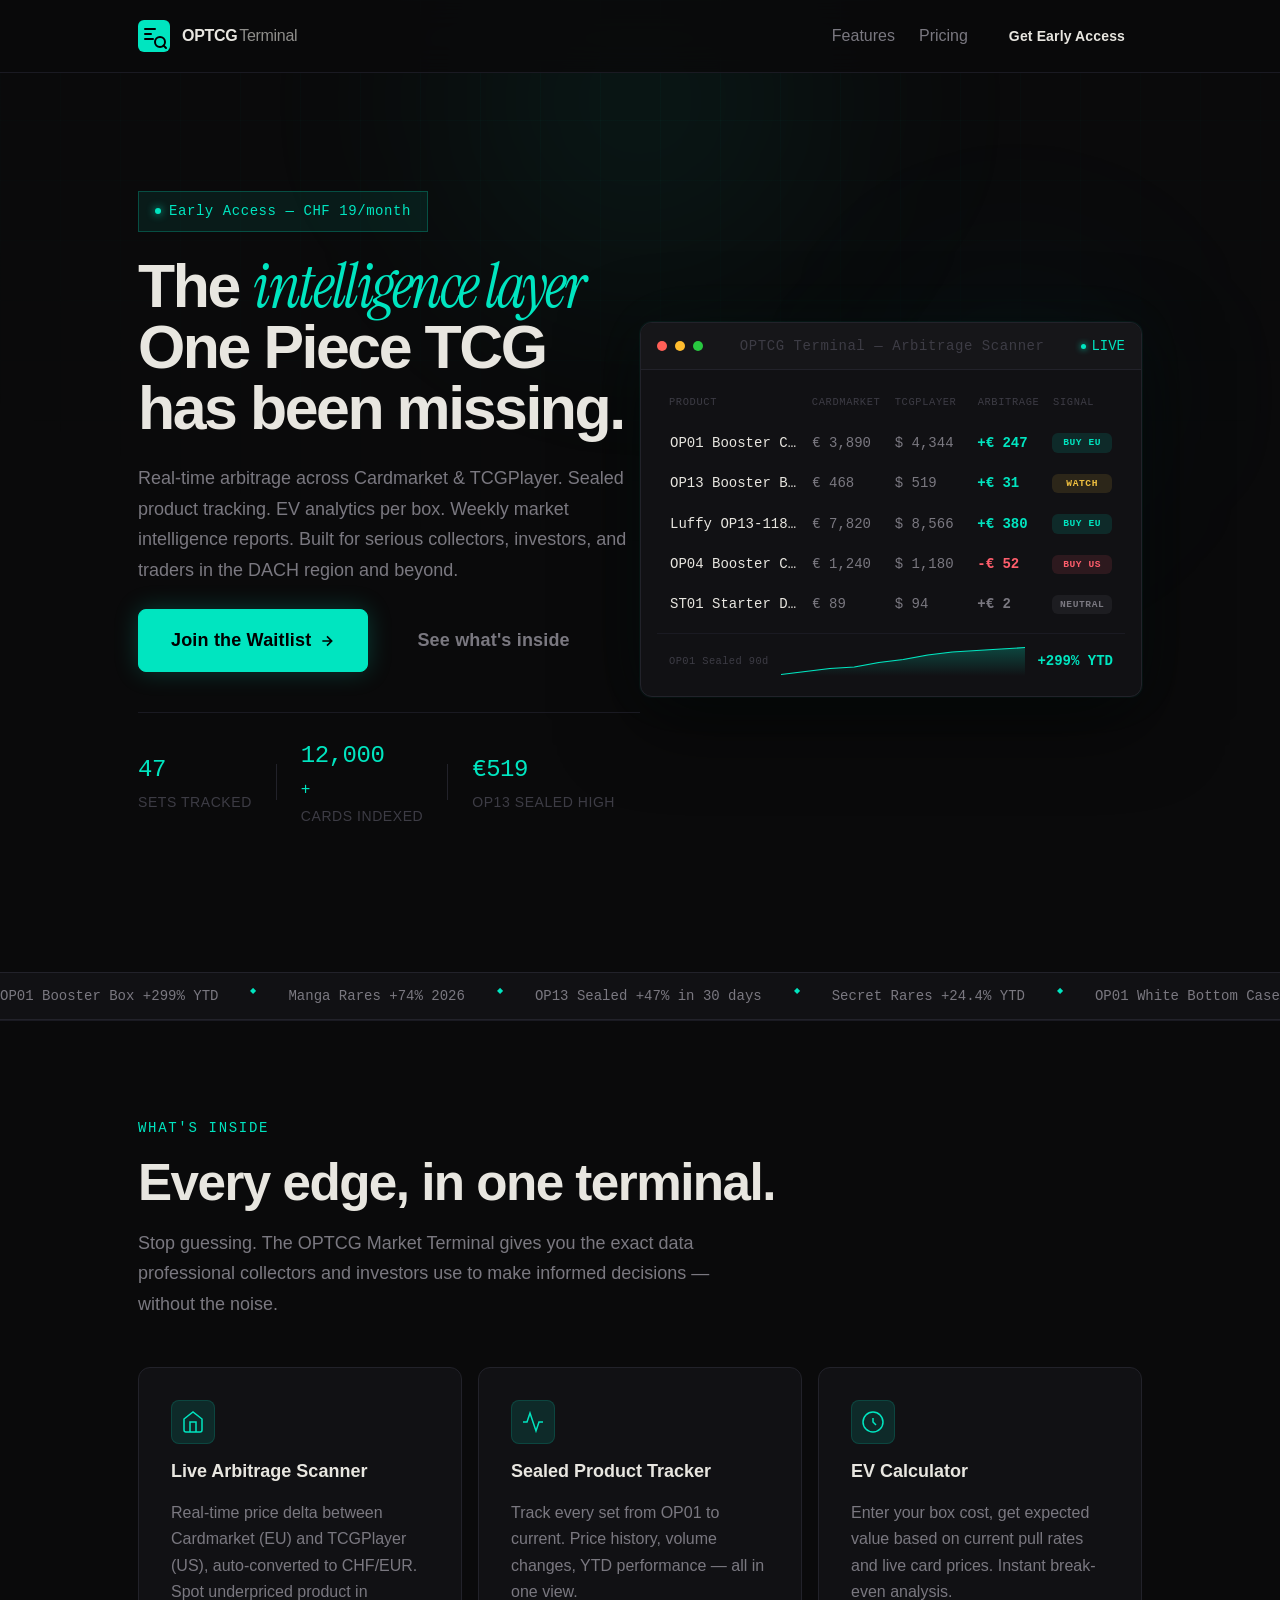
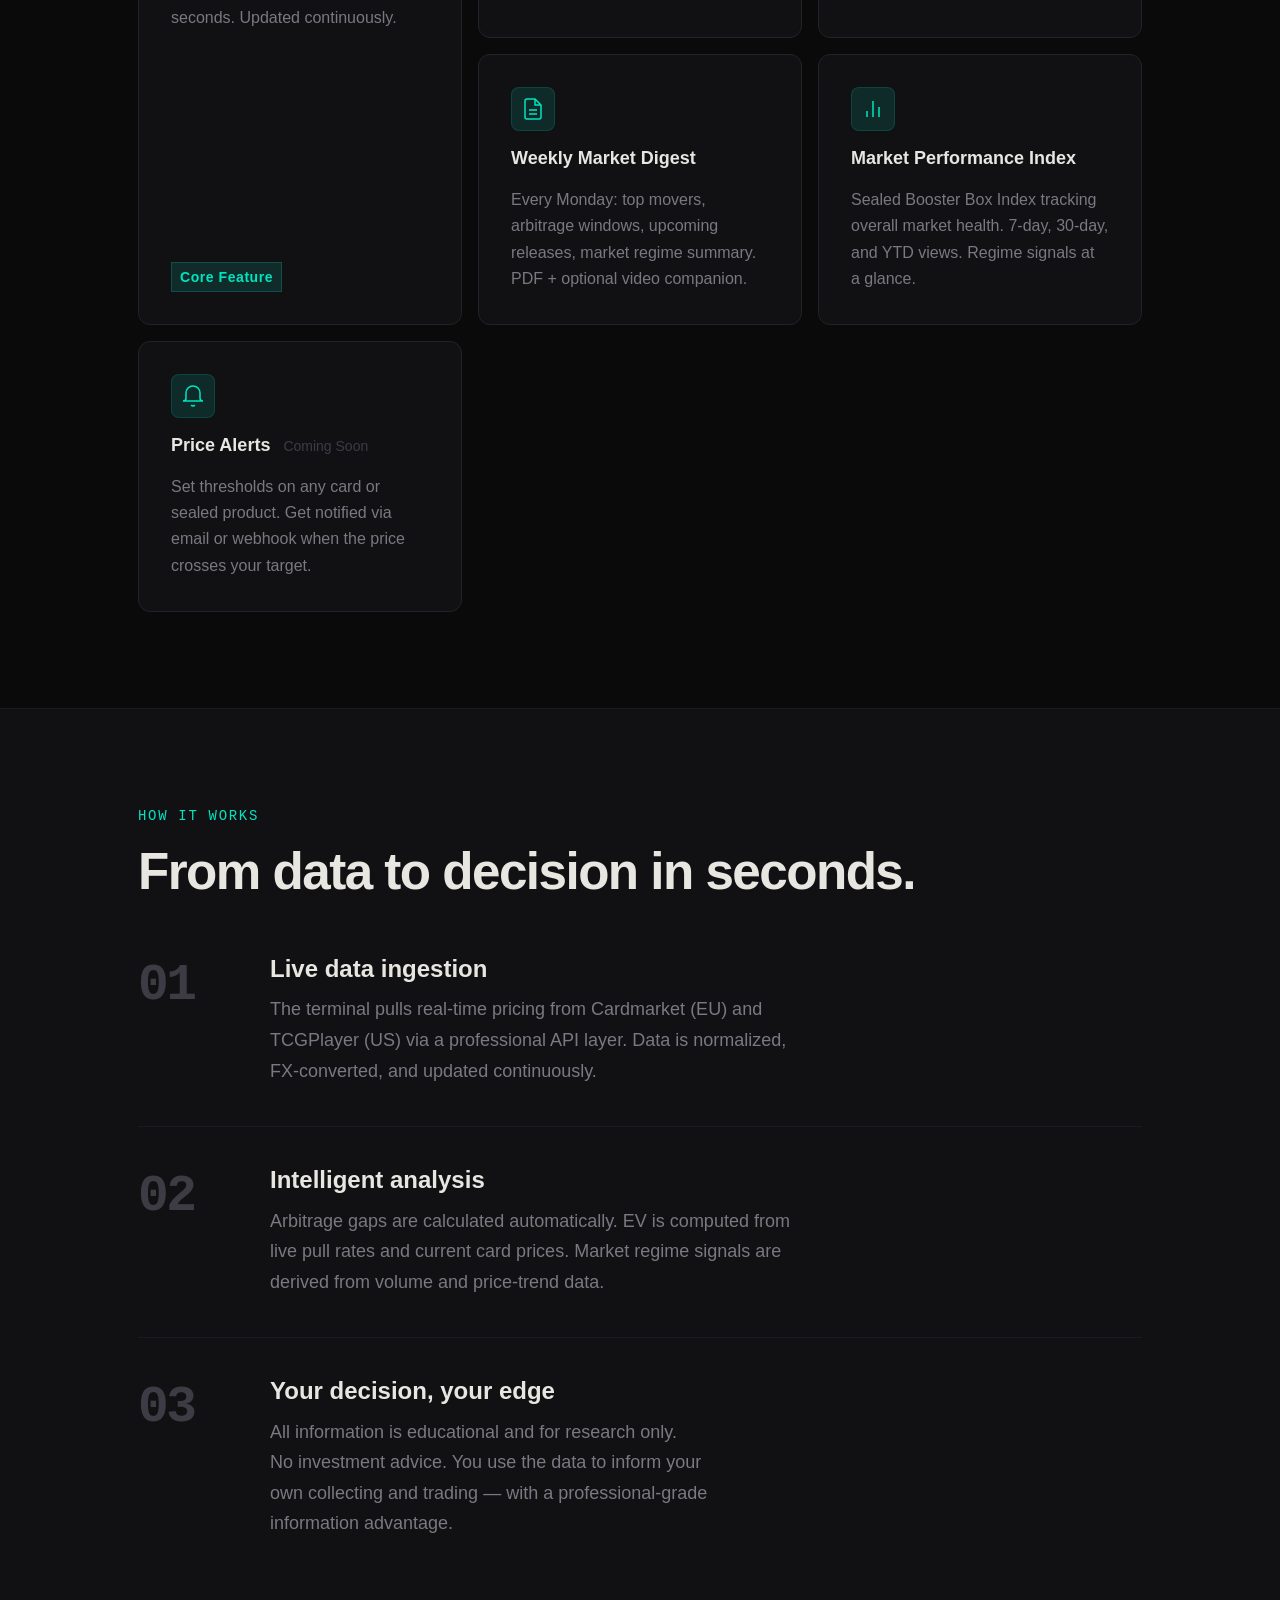
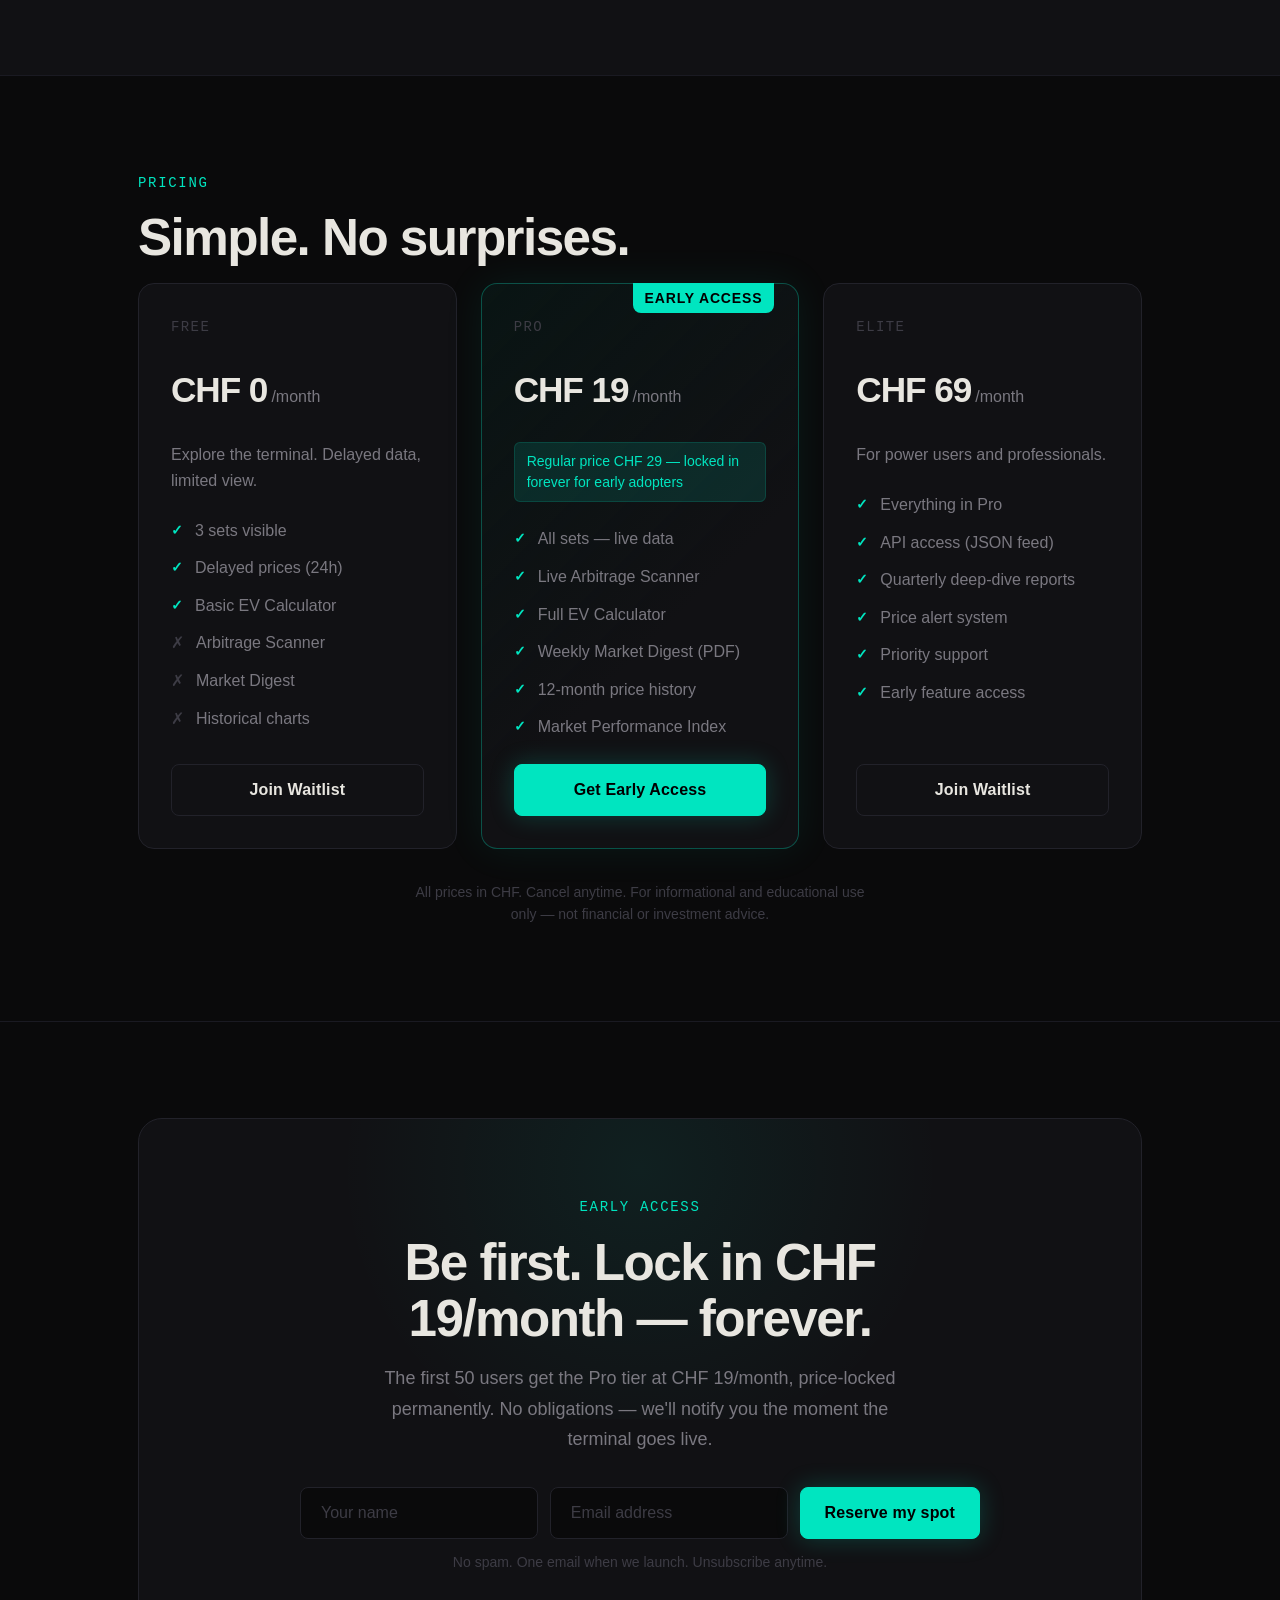
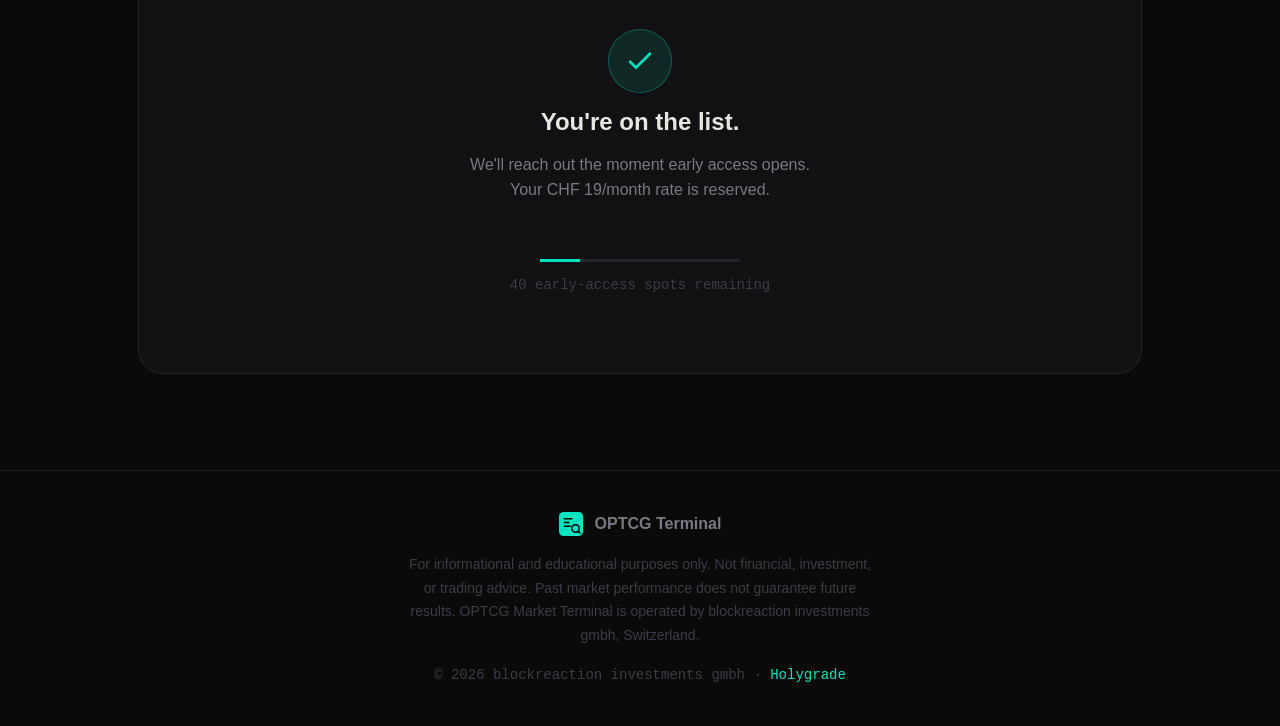
==== commit 4696d957: "Fix: proper 2-col hero grid, terminal mockup in flow" ====
--- a/index.html
+++ b/index.html
@@ -49,121 +49,125 @@
       <div class="hero-glow hero-glow-2"></div>
     </div>
 
-    <div class="container hero-content">
-      <div class="hero-badge fade-in">
-        <span class="badge-dot"></span>
-        Early Access — CHF 19/month
-      </div>
-
-      <h1 class="hero-headline fade-in fade-in-delay-1">
-        The <em>intelligence layer</em><br/>One Piece TCG<br/>has been missing.
-      </h1>
-
-      <p class="hero-sub fade-in fade-in-delay-2">
-        Real-time arbitrage across Cardmarket &amp; TCGPlayer. Sealed product tracking. EV analytics per box. Weekly market intelligence reports. Built for serious collectors, investors, and traders in the DACH region and beyond.
-      </p>
-
-      <div class="hero-cta fade-in fade-in-delay-3">
-        <a href="#waitlist" class="btn btn-primary btn-lg">
-          Join the Waitlist
-          <svg width="16" height="16" viewBox="0 0 24 24" fill="none" stroke="currentColor" stroke-width="2.5"><path d="M5 12h14M12 5l7 7-7 7"/></svg>
-        </a>
-        <a href="#features" class="btn btn-ghost btn-lg">See what's inside</a>
-      </div>
-
-      <div class="hero-stats fade-in fade-in-delay-3">
-        <div class="stat">
-          <span class="stat-num" data-count="47">0</span>
-          <span class="stat-label">Sets tracked</span>
-        </div>
-        <div class="stat-divider"></div>
-        <div class="stat">
-          <span class="stat-num" data-count="12000">0</span><span class="stat-suffix">+</span>
-          <span class="stat-label">Cards indexed</span>
-        </div>
-        <div class="stat-divider"></div>
-        <div class="stat">
-          <span class="stat-num" data-prefix="€" data-count="519">0</span>
-          <span class="stat-label">OP13 sealed high</span>
-        </div>
-      </div>
-    </div>
-
-    <!-- Terminal UI mockup -->
-    <div class="terminal-mockup-wrap fade-in fade-in-delay-2">
-      <div class="terminal-mockup">
-        <div class="terminal-bar">
-          <div class="terminal-dots">
-            <span class="dot dot-red"></span>
-            <span class="dot dot-yellow"></span>
-            <span class="dot dot-green"></span>
-          </div>
-          <div class="terminal-title">OPTCG Terminal — Arbitrage Scanner</div>
-          <div class="terminal-live"><span class="live-dot"></span> LIVE</div>
-        </div>
-        <div class="terminal-body">
-          <!-- Header row -->
-          <div class="t-row t-header">
-            <span>Product</span>
-            <span>Cardmarket</span>
-            <span>TCGPlayer</span>
-            <span>Arbitrage</span>
-            <span>Signal</span>
-          </div>
-          <!-- Data rows -->
-          <div class="t-row t-data t-animate" style="--delay:0.1s">
-            <span class="t-name">OP01 Booster Case</span>
-            <span class="t-price">€ 3,890</span>
-            <span class="t-price">$ 4,344</span>
-            <span class="t-arb t-arb-pos">+€ 247</span>
-            <span class="t-signal t-buy">BUY EU</span>
-          </div>
-          <div class="t-row t-data t-animate" style="--delay:0.2s">
-            <span class="t-name">OP13 Booster Box</span>
-            <span class="t-price">€ 468</span>
-            <span class="t-price">$ 519</span>
-            <span class="t-arb t-arb-pos">+€ 31</span>
-            <span class="t-signal t-watch">WATCH</span>
-          </div>
-          <div class="t-row t-data t-animate" style="--delay:0.3s">
-            <span class="t-name">Luffy OP13-118 SAR</span>
-            <span class="t-price">€ 7,820</span>
-            <span class="t-price">$ 8,566</span>
-            <span class="t-arb t-arb-pos">+€ 380</span>
-            <span class="t-signal t-buy">BUY EU</span>
-          </div>
-          <div class="t-row t-data t-animate" style="--delay:0.4s">
-            <span class="t-name">OP04 Booster Case</span>
-            <span class="t-price">€ 1,240</span>
-            <span class="t-price">$ 1,180</span>
-            <span class="t-arb t-arb-neg">-€ 52</span>
-            <span class="t-signal t-sell">BUY US</span>
-          </div>
-          <div class="t-row t-data t-animate" style="--delay:0.5s">
-            <span class="t-name">ST01 Starter Deck</span>
-            <span class="t-price">€ 89</span>
-            <span class="t-price">$ 94</span>
-            <span class="t-arb t-arb-neutral">+€ 2</span>
-            <span class="t-signal t-neutral">NEUTRAL</span>
-          </div>
-          <!-- Miniature chart row -->
-          <div class="t-chart-row">
-            <span class="t-chart-label">OP01 Sealed 90d</span>
-            <svg class="t-sparkline" viewBox="0 0 200 40" preserveAspectRatio="none">
-              <polyline points="0,38 20,34 40,30 60,28 80,22 100,18 120,12 140,8 160,6 180,4 200,2" fill="none" stroke="var(--color-accent)" stroke-width="1.5" stroke-linecap="round" stroke-linejoin="round"/>
-              <polygon points="0,38 20,34 40,30 60,28 80,22 100,18 120,12 140,8 160,6 180,4 200,2 200,40 0,40" fill="url(#sparkGrad)" opacity="0.25"/>
-              <defs>
-                <linearGradient id="sparkGrad" x1="0" x2="0" y1="0" y2="1">
-                  <stop offset="0%" stop-color="var(--color-accent)" stop-opacity="1"/>
-                  <stop offset="100%" stop-color="var(--color-accent)" stop-opacity="0"/>
-                </linearGradient>
-              </defs>
-            </svg>
-            <span class="t-chart-val t-arb-pos">+299% YTD</span>
-          </div>
-        </div>
-      </div>
-    </div>
+    <div class="container">
+      <div class="hero-layout">
+
+        <!-- Left column: text content -->
+        <div class="hero-content">
+          <div class="hero-badge fade-in">
+            <span class="badge-dot"></span>
+            Early Access — CHF 19/month
+          </div>
+
+          <h1 class="hero-headline fade-in fade-in-delay-1">
+            The <em>intelligence layer</em><br/>One Piece TCG<br/>has been missing.
+          </h1>
+
+          <p class="hero-sub fade-in fade-in-delay-2">
+            Real-time arbitrage across Cardmarket &amp; TCGPlayer. Sealed product tracking. EV analytics per box. Weekly market intelligence reports. Built for serious collectors, investors, and traders in the DACH region and beyond.
+          </p>
+
+          <div class="hero-cta fade-in fade-in-delay-3">
+            <a href="#waitlist" class="btn btn-primary btn-lg">
+              Join the Waitlist
+              <svg width="16" height="16" viewBox="0 0 24 24" fill="none" stroke="currentColor" stroke-width="2.5"><path d="M5 12h14M12 5l7 7-7 7"/></svg>
+            </a>
+            <a href="#features" class="btn btn-ghost btn-lg">See what's inside</a>
+          </div>
+
+          <div class="hero-stats fade-in fade-in-delay-3">
+            <div class="stat">
+              <span class="stat-num" data-count="47">0</span>
+              <span class="stat-label">Sets tracked</span>
+            </div>
+            <div class="stat-divider"></div>
+            <div class="stat">
+              <span class="stat-num" data-count="12000">0</span><span class="stat-suffix">+</span>
+              <span class="stat-label">Cards indexed</span>
+            </div>
+            <div class="stat-divider"></div>
+            <div class="stat">
+              <span class="stat-num" data-prefix="€" data-count="519">0</span>
+              <span class="stat-label">OP13 sealed high</span>
+            </div>
+          </div>
+        </div><!-- /hero-content -->
+
+        <!-- Right column: terminal mockup -->
+        <div class="hero-mockup-col fade-in fade-in-delay-2">
+          <div class="terminal-mockup">
+            <div class="terminal-bar">
+              <div class="terminal-dots">
+                <span class="dot dot-red"></span>
+                <span class="dot dot-yellow"></span>
+                <span class="dot dot-green"></span>
+              </div>
+              <div class="terminal-title">OPTCG Terminal — Arbitrage Scanner</div>
+              <div class="terminal-live"><span class="live-dot"></span> LIVE</div>
+            </div>
+            <div class="terminal-body">
+              <div class="t-row t-header">
+                <span>Product</span>
+                <span>Cardmarket</span>
+                <span>TCGPlayer</span>
+                <span>Arbitrage</span>
+                <span>Signal</span>
+              </div>
+              <div class="t-row t-data t-animate" style="--delay:0.1s">
+                <span class="t-name">OP01 Booster Case</span>
+                <span class="t-price">€ 3,890</span>
+                <span class="t-price">$ 4,344</span>
+                <span class="t-arb t-arb-pos">+€ 247</span>
+                <span class="t-signal t-buy">BUY EU</span>
+              </div>
+              <div class="t-row t-data t-animate" style="--delay:0.2s">
+                <span class="t-name">OP13 Booster Box</span>
+                <span class="t-price">€ 468</span>
+                <span class="t-price">$ 519</span>
+                <span class="t-arb t-arb-pos">+€ 31</span>
+                <span class="t-signal t-watch">WATCH</span>
+              </div>
+              <div class="t-row t-data t-animate" style="--delay:0.3s">
+                <span class="t-name">Luffy OP13-118 SAR</span>
+                <span class="t-price">€ 7,820</span>
+                <span class="t-price">$ 8,566</span>
+                <span class="t-arb t-arb-pos">+€ 380</span>
+                <span class="t-signal t-buy">BUY EU</span>
+              </div>
+              <div class="t-row t-data t-animate" style="--delay:0.4s">
+                <span class="t-name">OP04 Booster Case</span>
+                <span class="t-price">€ 1,240</span>
+                <span class="t-price">$ 1,180</span>
+                <span class="t-arb t-arb-neg">-€ 52</span>
+                <span class="t-signal t-sell">BUY US</span>
+              </div>
+              <div class="t-row t-data t-animate" style="--delay:0.5s">
+                <span class="t-name">ST01 Starter Deck</span>
+                <span class="t-price">€ 89</span>
+                <span class="t-price">$ 94</span>
+                <span class="t-arb t-arb-neutral">+€ 2</span>
+                <span class="t-signal t-neutral">NEUTRAL</span>
+              </div>
+              <div class="t-chart-row">
+                <span class="t-chart-label">OP01 Sealed 90d</span>
+                <svg class="t-sparkline" viewBox="0 0 200 40" preserveAspectRatio="none">
+                  <polyline points="0,38 20,34 40,30 60,28 80,22 100,18 120,12 140,8 160,6 180,4 200,2" fill="none" stroke="var(--color-accent)" stroke-width="1.5" stroke-linecap="round" stroke-linejoin="round"/>
+                  <polygon points="0,38 20,34 40,30 60,28 80,22 100,18 120,12 140,8 160,6 180,4 200,2 200,40 0,40" fill="url(#sparkGrad)" opacity="0.25"/>
+                  <defs>
+                    <linearGradient id="sparkGrad" x1="0" x2="0" y1="0" y2="1">
+                      <stop offset="0%" stop-color="var(--color-accent)" stop-opacity="1"/>
+                      <stop offset="100%" stop-color="var(--color-accent)" stop-opacity="0"/>
+                    </linearGradient>
+                  </defs>
+                </svg>
+                <span class="t-chart-val t-arb-pos">+299% YTD</span>
+              </div>
+            </div>
+          </div>
+        </div><!-- /hero-mockup-col -->
+
+      </div><!-- /hero-layout -->
+    </div><!-- /container -->
   </section>
 
   <!-- SOCIAL PROOF TICKER -->
--- a/style.css
+++ b/style.css
@@ -170,12 +170,9 @@
    ============================================= */
 .hero {
   position: relative; overflow: hidden;
-  padding-top: clamp(140px, 16vw, 180px);
+  padding-top: clamp(100px, 12vw, 140px);
   padding-bottom: clamp(var(--space-12), 8vw, var(--space-24));
   min-height: 100vh;
-  display: flex;
-  flex-direction: column;
-  justify-content: center;
 }
 
 .hero-bg { position: absolute; inset: 0; z-index: 0; }
@@ -205,13 +202,28 @@
   background: radial-gradient(circle, rgba(0,180,240,0.05) 0%, transparent 70%);
 }
 
+.hero-layout {
+  position: relative;
+  z-index: 1;
+  display: grid;
+  grid-template-columns: 1fr 1fr;
+  gap: clamp(var(--space-8), 4vw, var(--space-14));
+  align-items: center;
+  padding-top: clamp(var(--space-8), 4vw, var(--space-16));
+  padding-bottom: clamp(var(--space-8), 4vw, var(--space-12));
+}
+
 .hero-content {
-  position: relative; z-index: 1;
-  display: grid;
-  grid-template-columns: 1fr;
+  display: flex;
+  flex-direction: column;
   gap: var(--space-6);
-  max-width: 46%;
-  padding-right: var(--space-8);
+  position: relative;
+  z-index: 2;
+}
+
+.hero-mockup-col {
+  position: relative;
+  z-index: 1;
 }
 
 .hero-badge {
@@ -283,11 +295,17 @@
    TERMINAL MOCKUP
    ============================================= */
 .terminal-mockup-wrap {
-  position: absolute;
-  top: clamp(100px, 12vw, 140px); right: clamp(16px, 3vw, 40px);
-  width: clamp(340px, 44%, 620px);
-  z-index: 2;
-  pointer-events: none;
+  display: block;
+}
+
+.terminal-mockup-wrap-inner {
+  width: 100%;
+}
+
+.hero-mockup-col {
+  position: relative;
+  display: flex;
+  align-items: center;
 }
 
 .terminal-mockup {
@@ -637,6 +655,7 @@
     pointer-events: auto;
   }
   .hero { min-height: auto; }
+  .hero-layout { grid-template-columns: 1fr; }
   .hero-content { max-width: 100%; }
   .features-grid { grid-template-columns: repeat(2, 1fr); }
   .feature-card-large { grid-column: span 2; grid-row: span 1; }
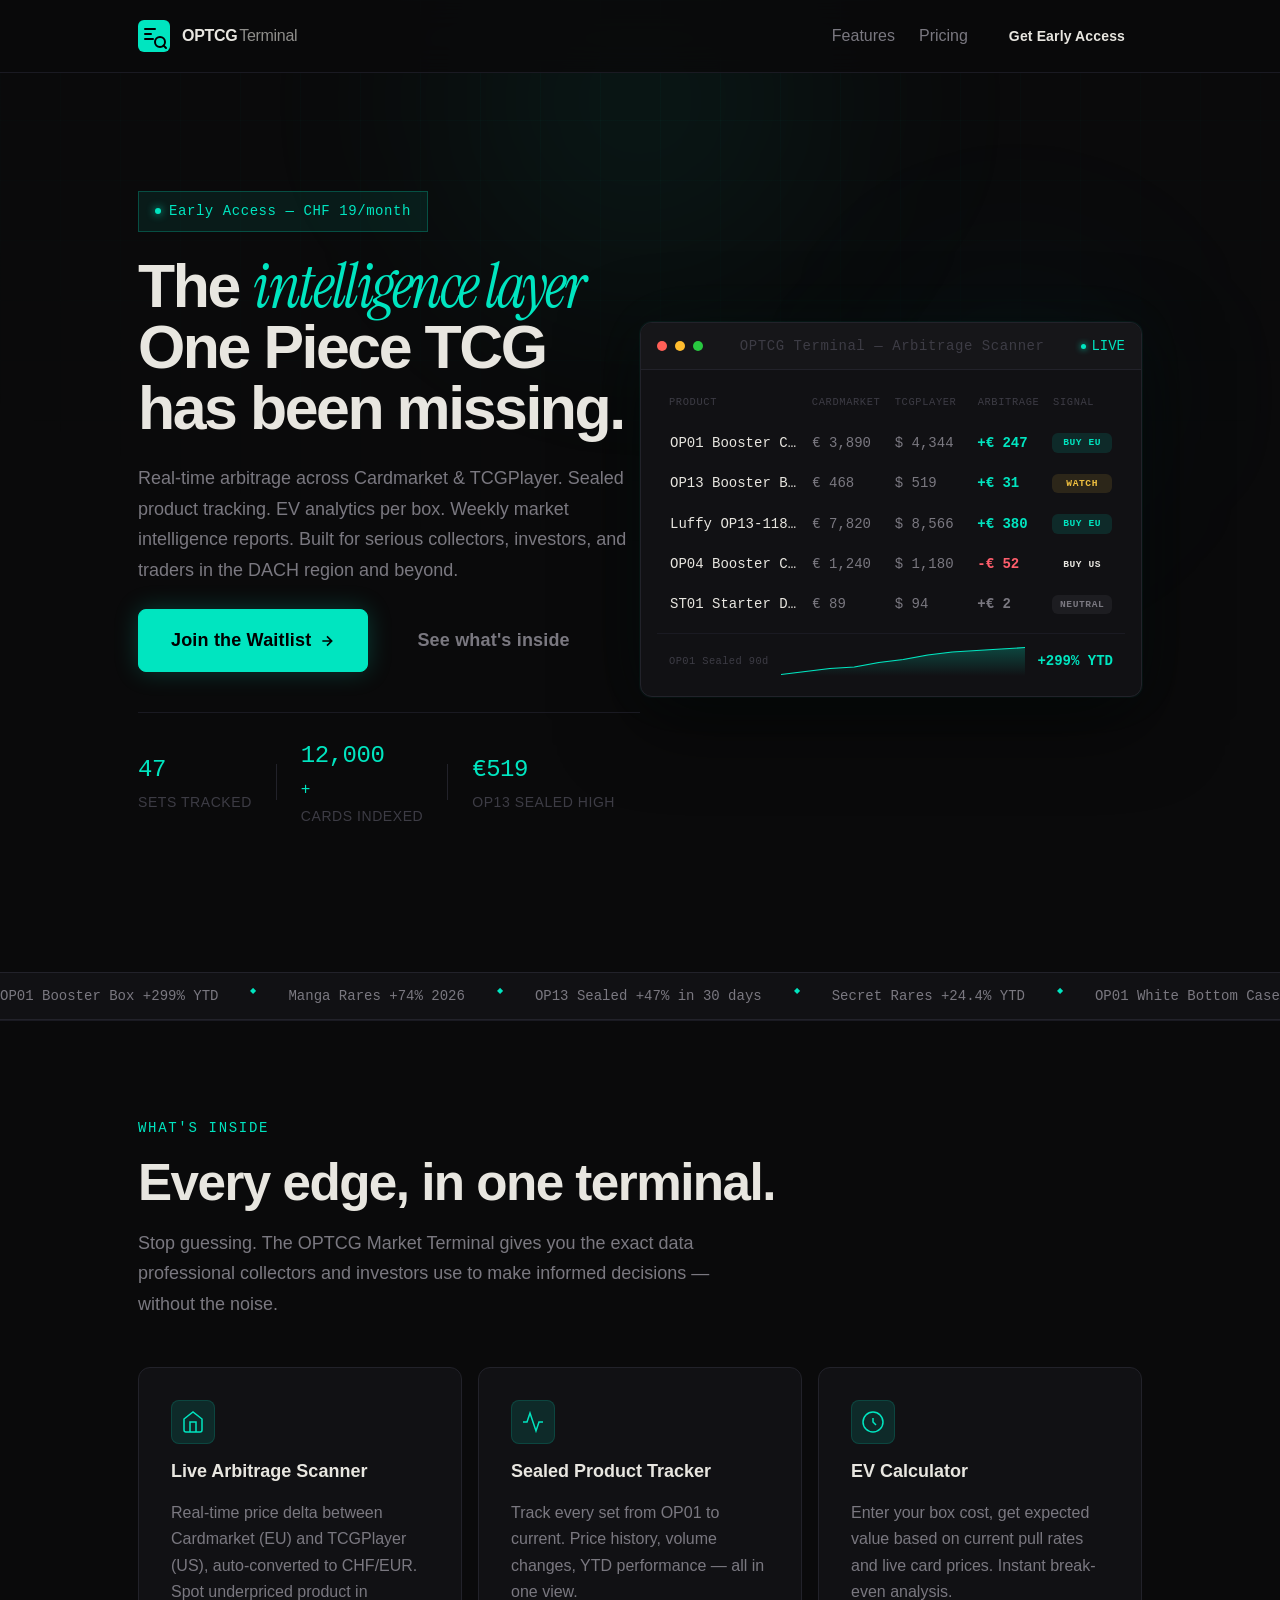
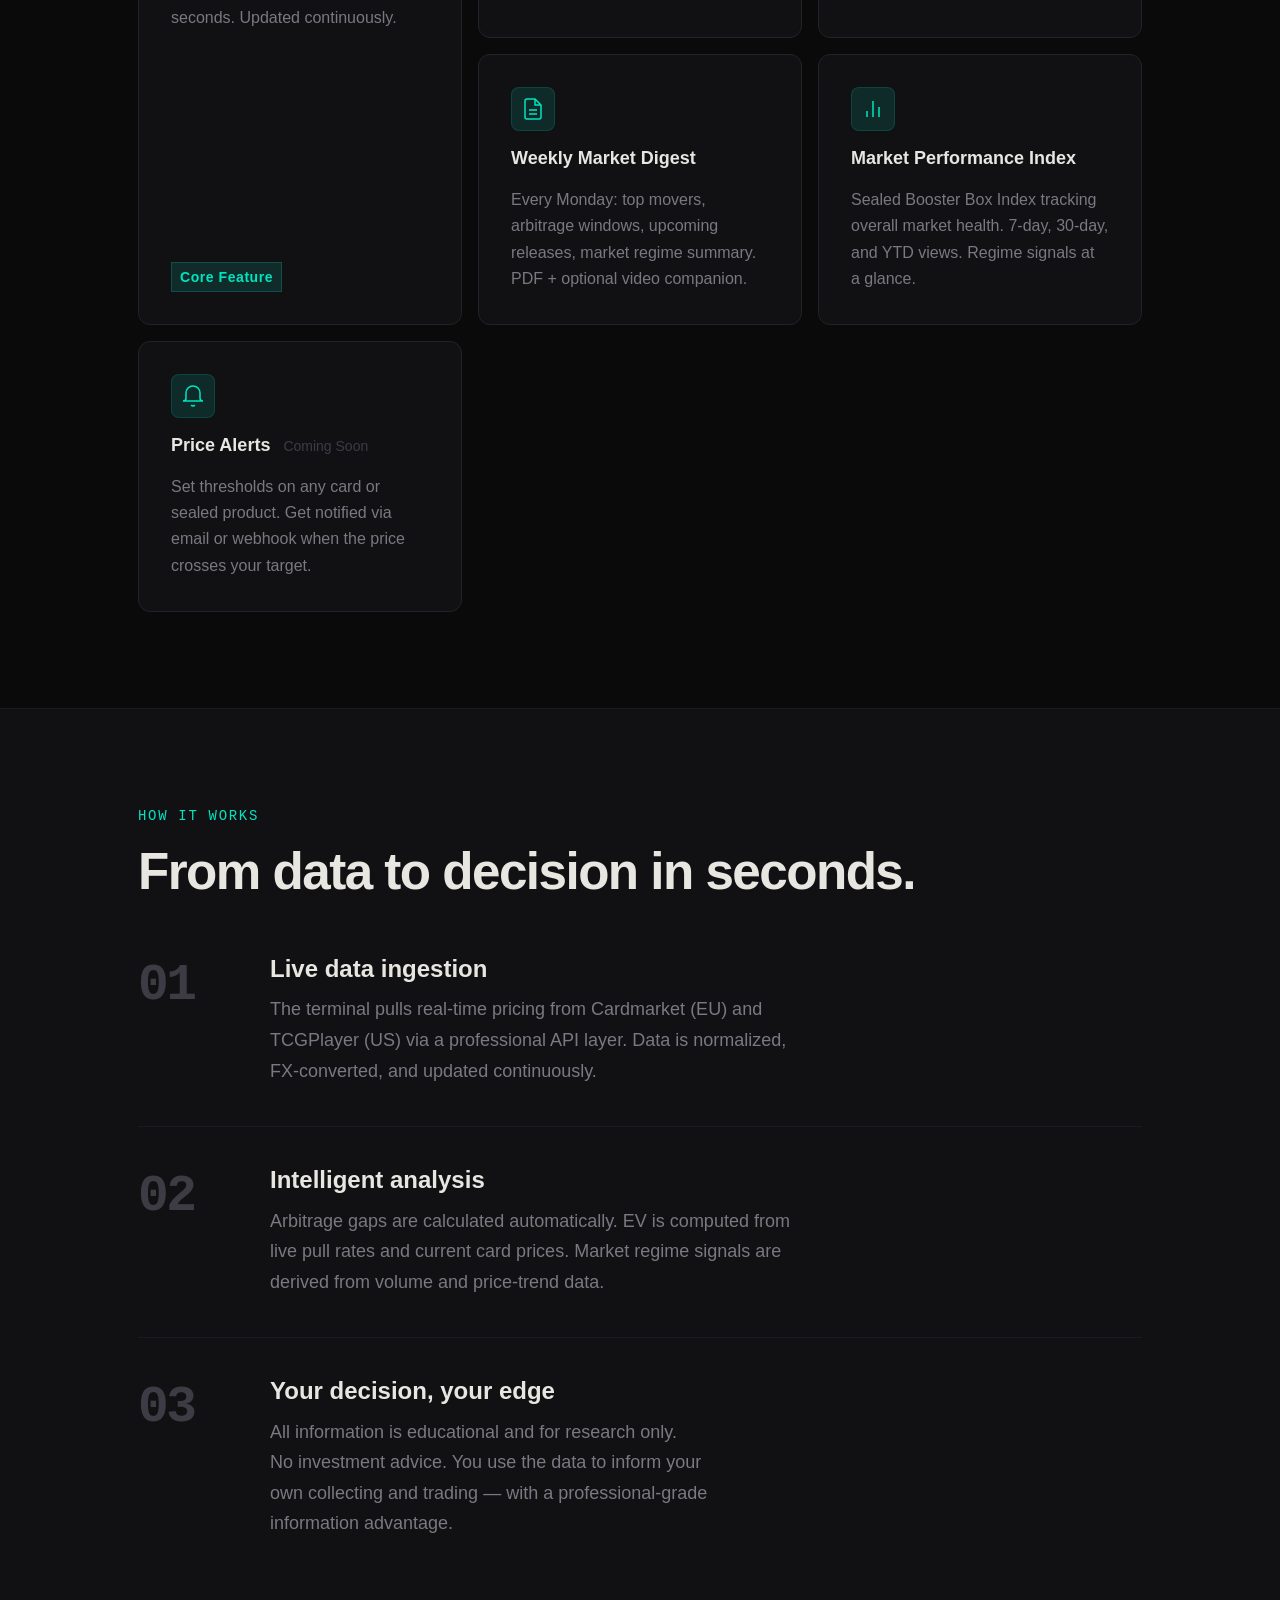
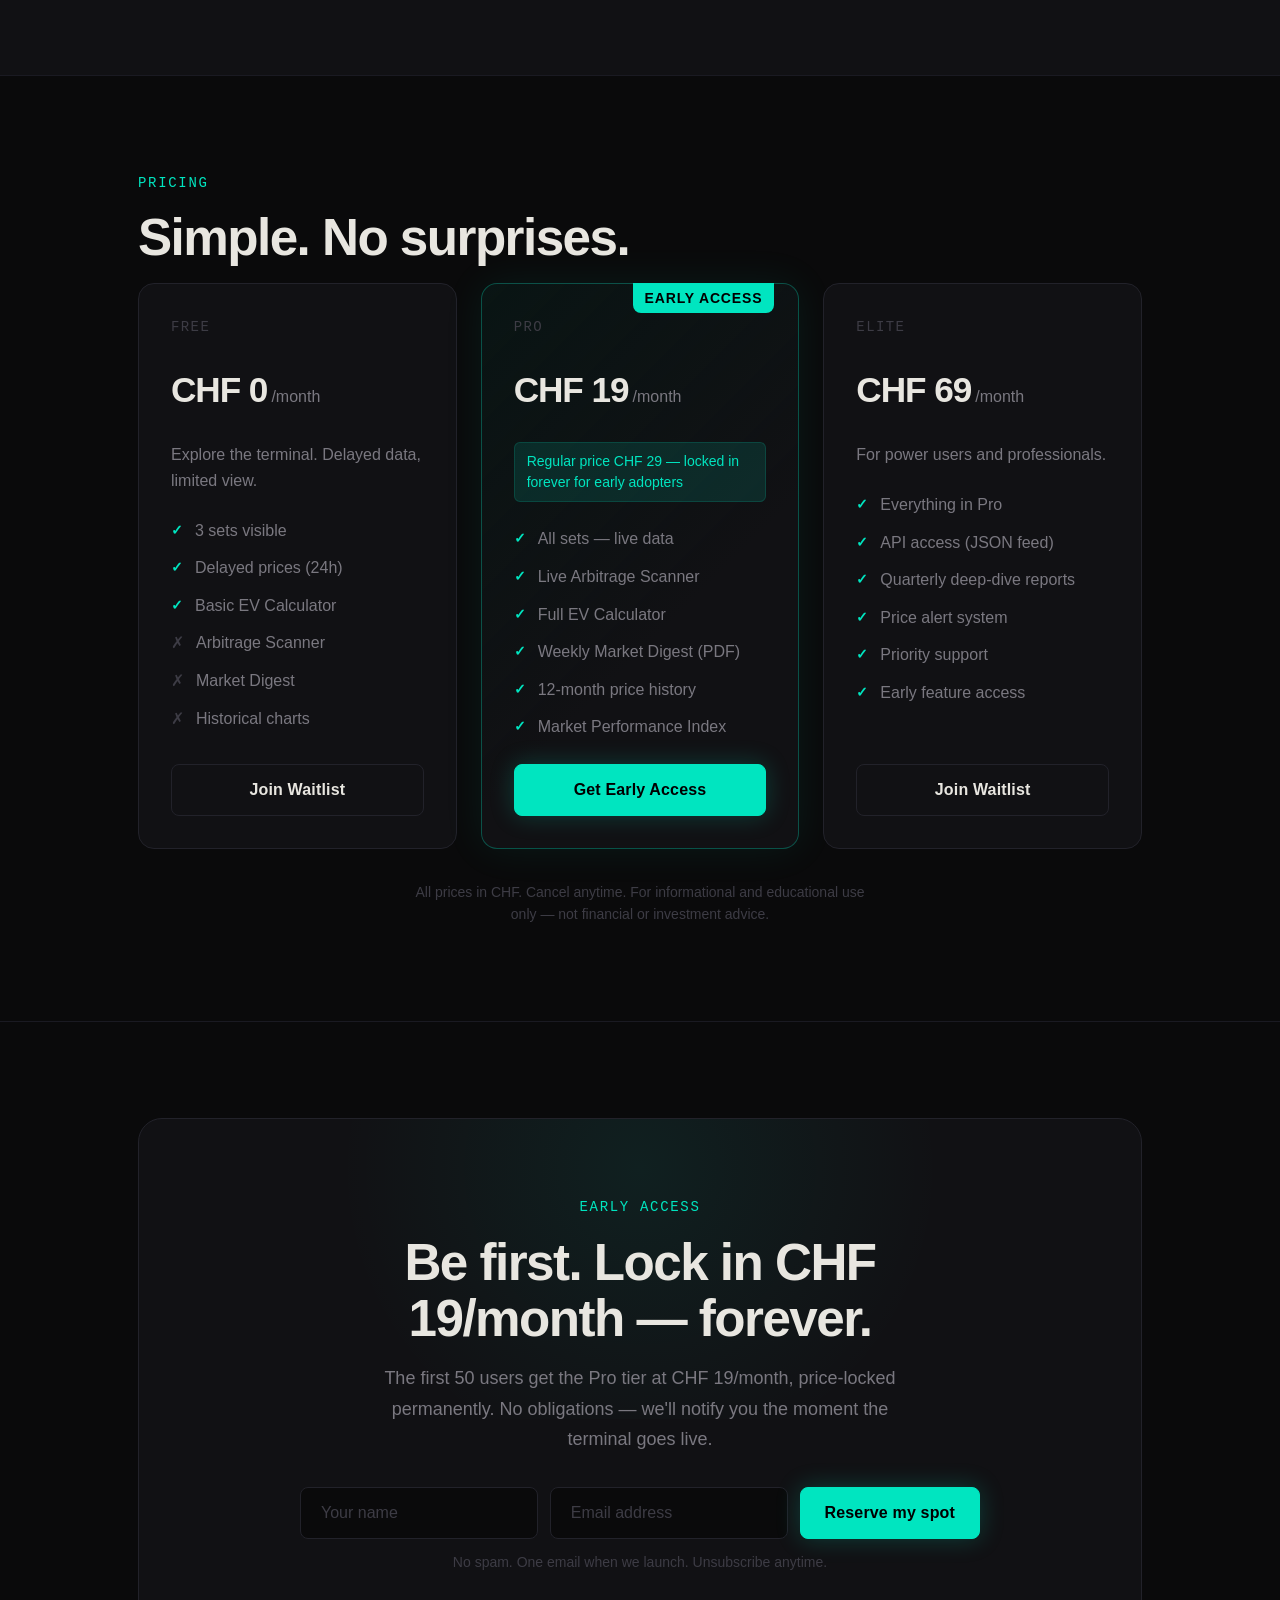
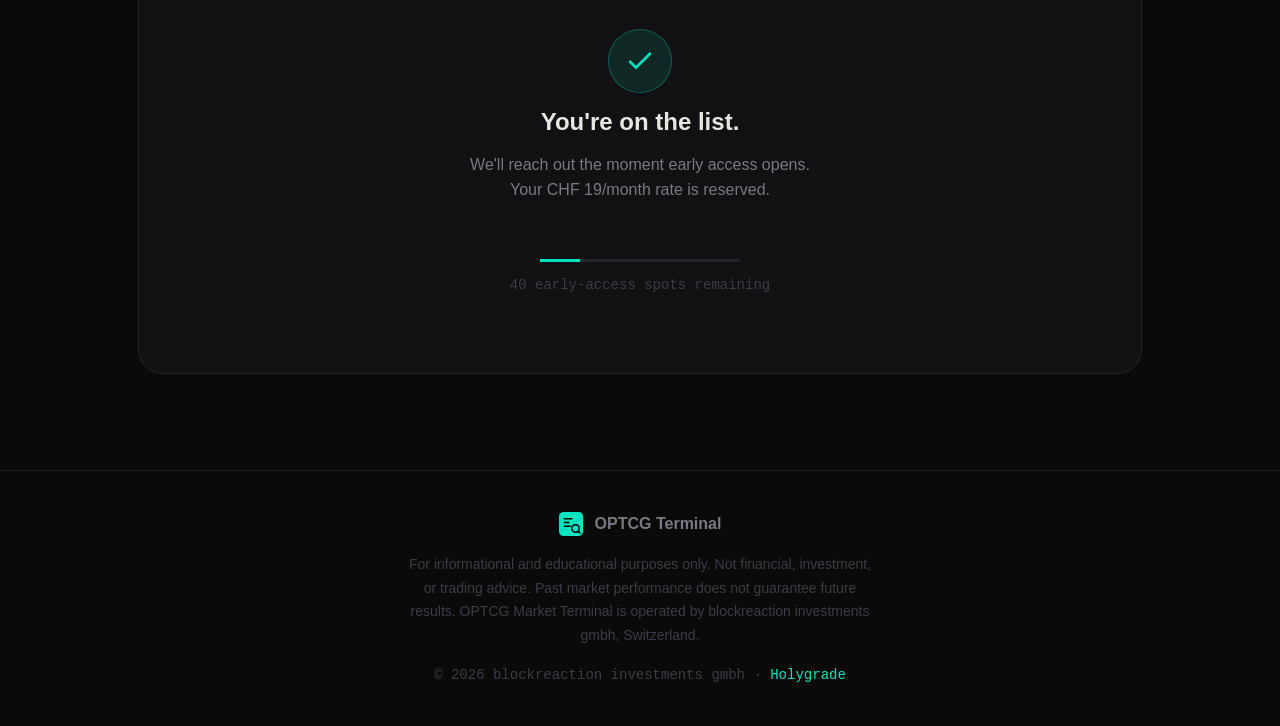
==== commit b6e2cf4e: "Fix: favicon, CSS class fix, minor QA improvements" ====
--- a/index.html
+++ b/index.html
@@ -8,6 +8,7 @@
   <meta property="og:title" content="OPTCG Market Terminal" />
   <meta property="og:description" content="Bloomberg-grade market data for One Piece TCG. Live arbitrage, sealed tracking, EV analytics." />
   <meta property="og:type" content="website" />
+  <link rel="icon" type="image/svg+xml" href="data:image/svg+xml,<svg xmlns='http://www.w3.org/2000/svg' viewBox='0 0 32 32'><rect width='32' height='32' rx='6' fill='%2300e5c0'/><rect x='6' y='8' width='12' height='2' rx='1' fill='%23000'/><rect x='6' y='13' width='8' height='2' rx='1' fill='%23000'/><rect x='6' y='18' width='10' height='2' rx='1' fill='%23000'/><circle cx='22' cy='22' r='5' stroke='%23000' stroke-width='2' fill='none'/></svg>" />
 
   <!-- Fonts -->
   <link href="https://api.fontshare.com/v2/css?f[]=cabinet-grotesk@400,500,700,800,900&f[]=jet-brains-mono@400,500&display=swap" rel="stylesheet" />
@@ -139,7 +140,7 @@
                 <span class="t-price">€ 1,240</span>
                 <span class="t-price">$ 1,180</span>
                 <span class="t-arb t-arb-neg">-€ 52</span>
-                <span class="t-signal t-sell">BUY US</span>
+                <span class="t-signal t-buy-us">BUY US</span>
               </div>
               <div class="t-row t-data t-animate" style="--delay:0.5s">
                 <span class="t-name">ST01 Starter Deck</span>
@@ -376,6 +377,11 @@
           <p class="waitlist-sub fade-in">The first 50 users get the Pro tier at CHF 19/month, price-locked permanently. No obligations — we'll notify you the moment the terminal goes live.</p>
 
           <form class="waitlist-form fade-in" id="waitlistForm">
+            <!-- Web3Forms hidden fields -->
+            <input type="hidden" name="access_key" value="c0a4700f-f5ee-4269-b295-f4c3b6b06011" />
+            <input type="hidden" name="subject" value="New OPTCG Terminal Waitlist Signup" />
+            <input type="hidden" name="from_name" value="OPTCG Market Terminal" />
+            <input type="checkbox" name="botcheck" style="display:none" />
             <div class="form-row">
               <input type="text" name="name" placeholder="Your name" autocomplete="given-name" required />
               <input type="email" name="email" placeholder="Email address" autocomplete="email" required />
